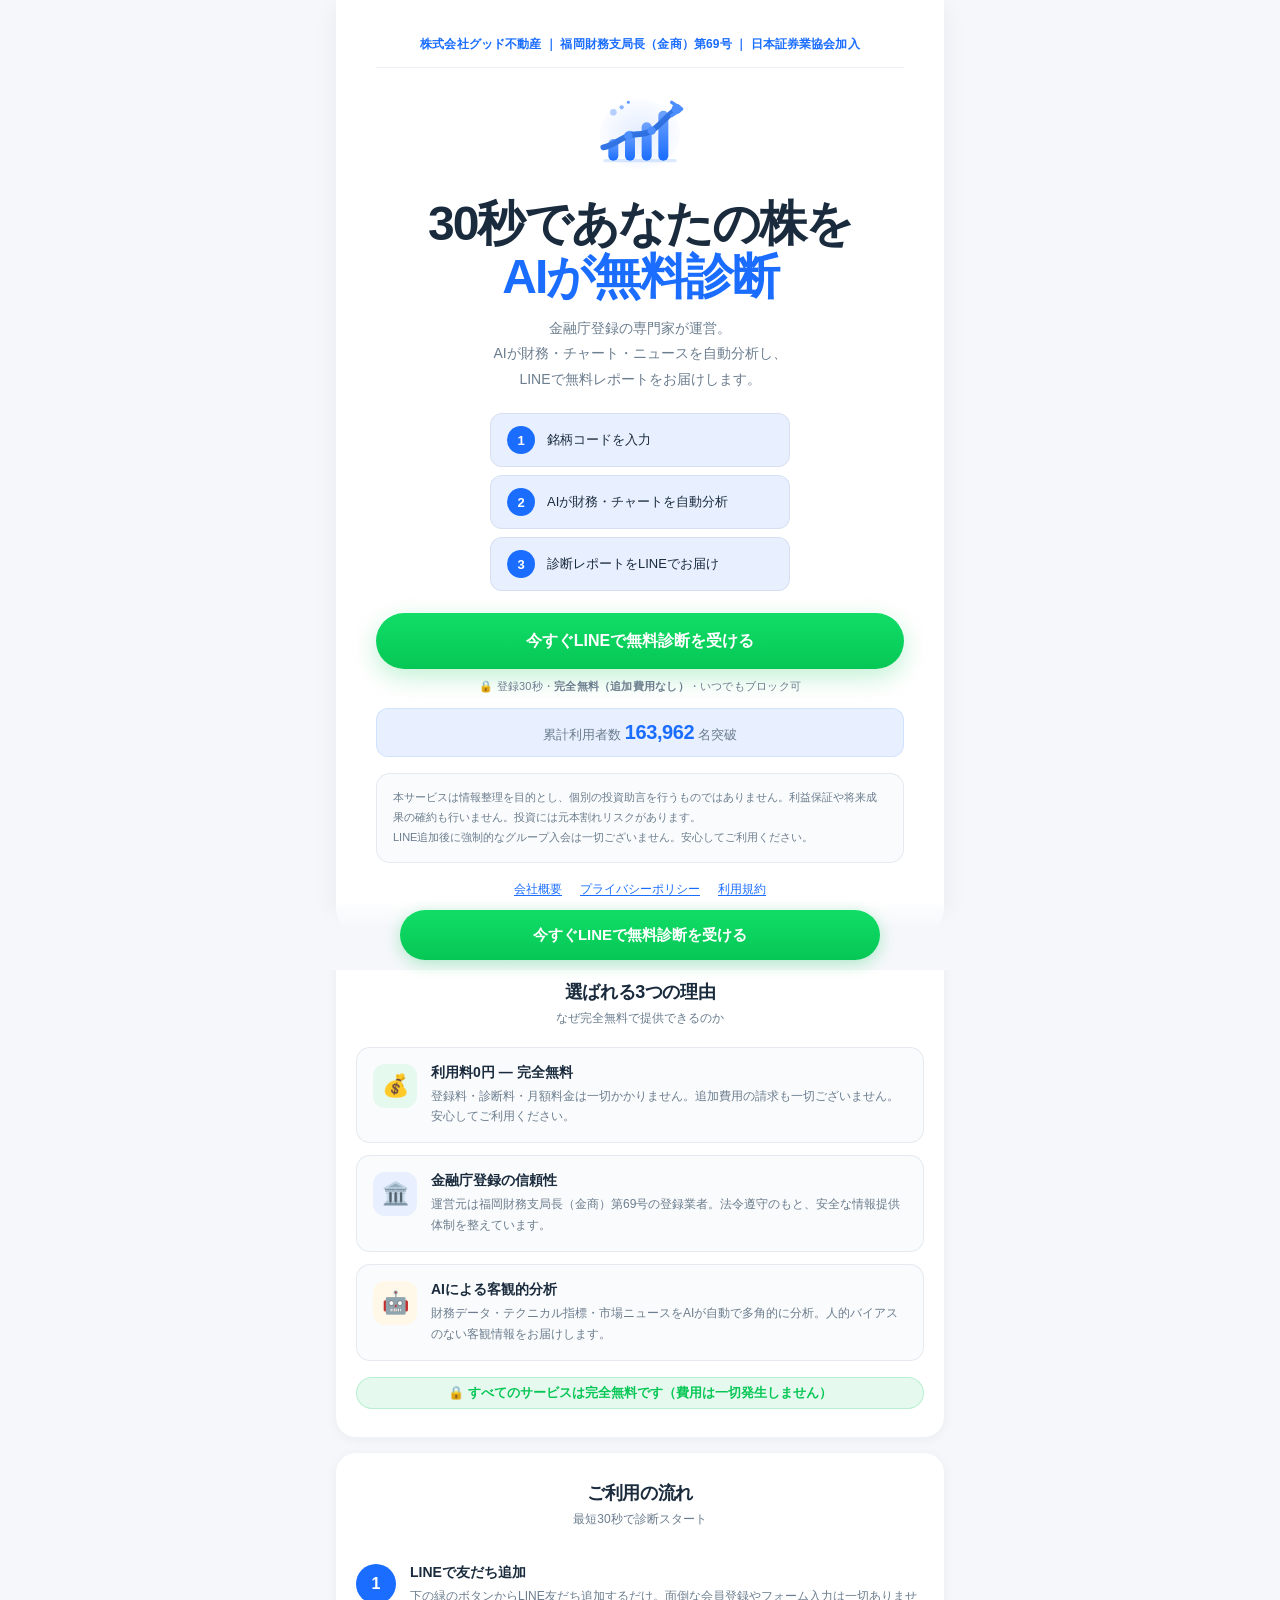
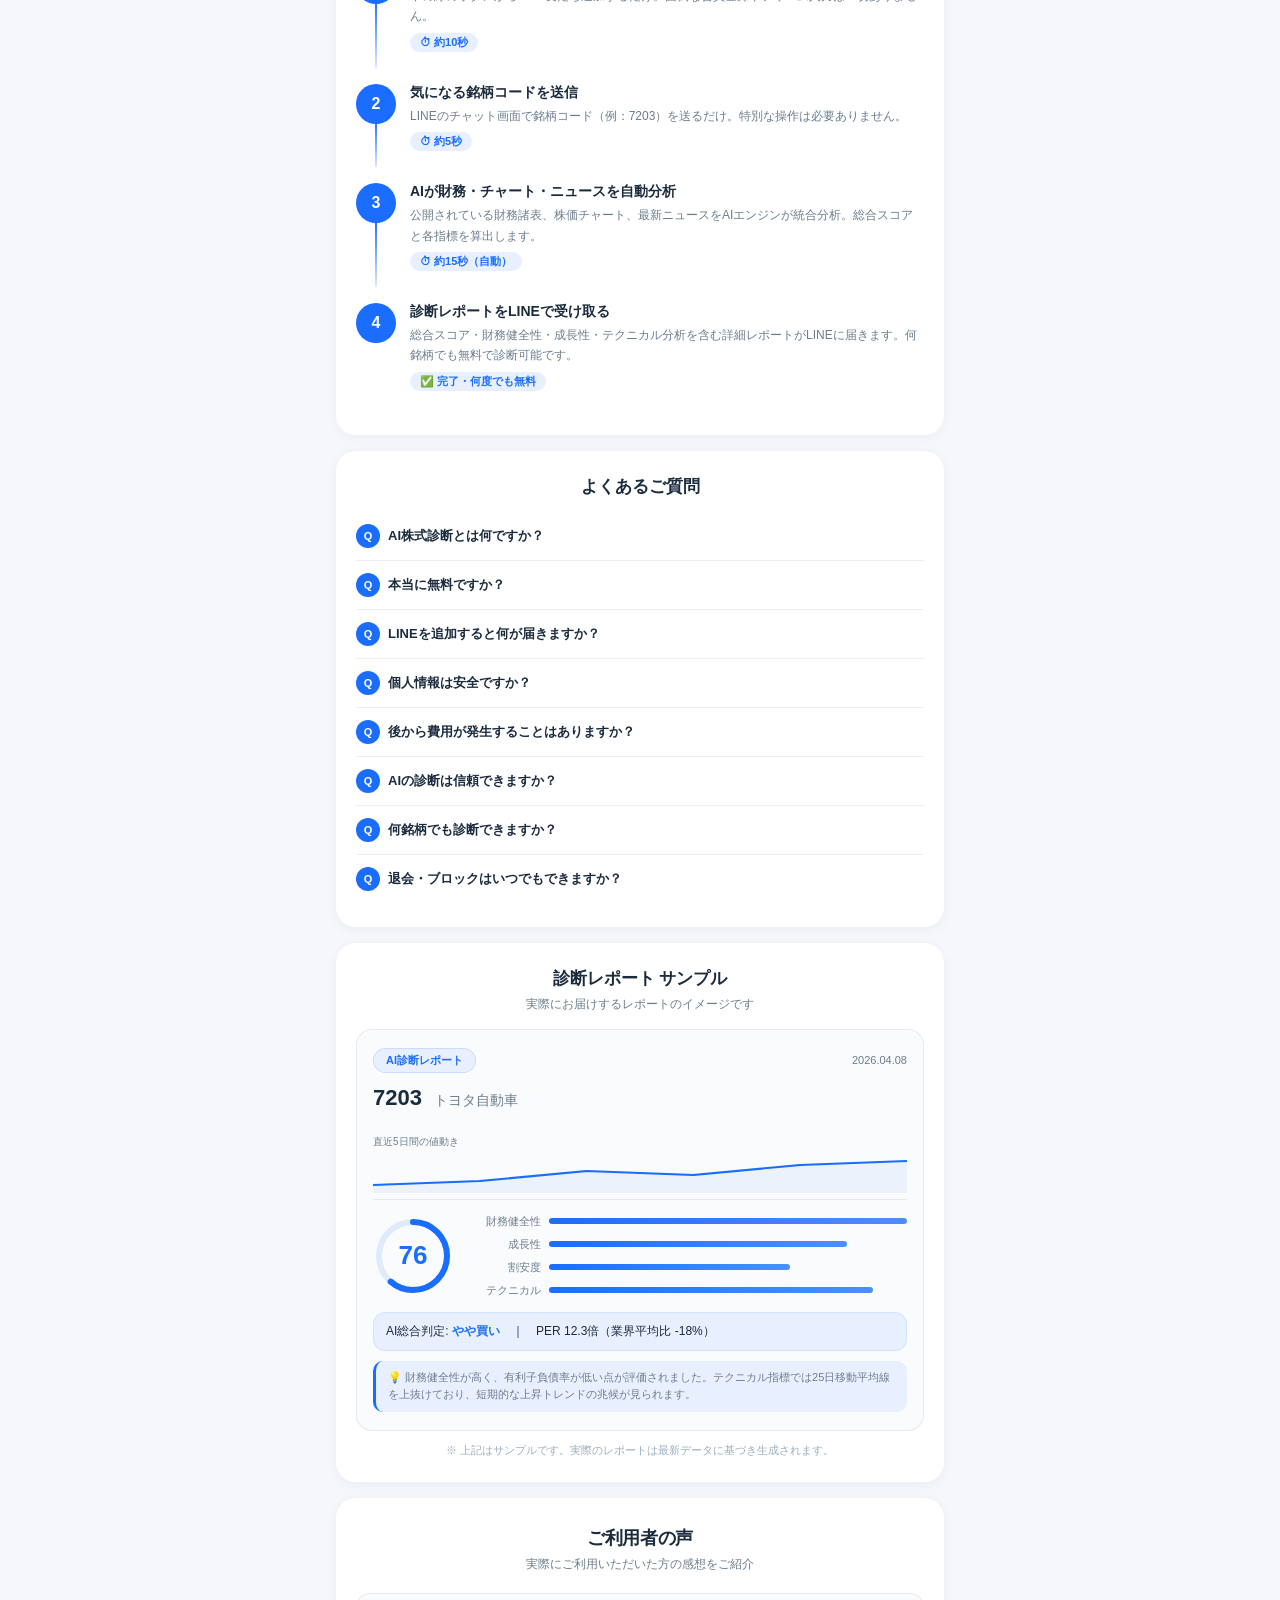
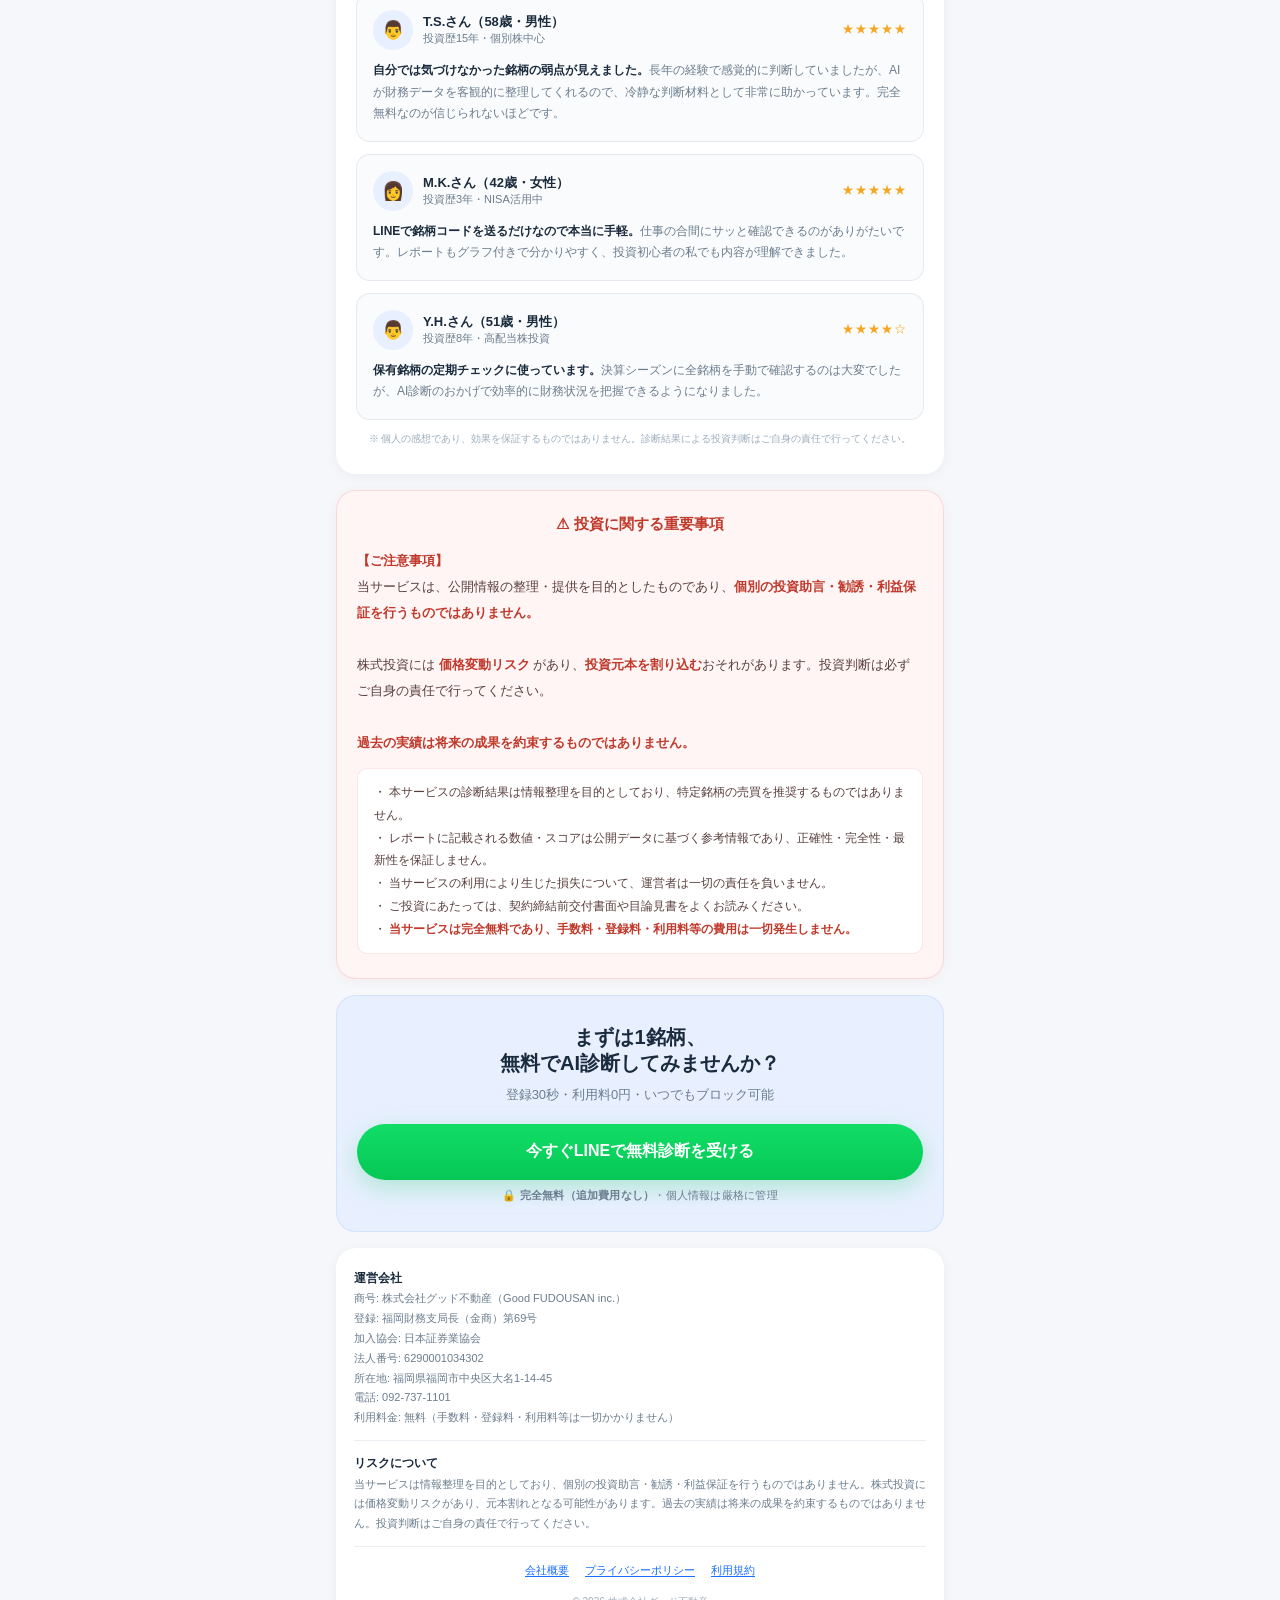
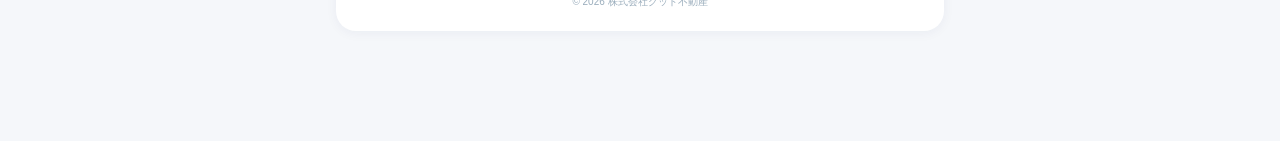
==== projects/japan-google-ads/lp/index.html @ 4c4e6a1d "feat(jp-lp): add Japan LP v2.0 — AI株式診断, compliant, free service" ====
<!DOCTYPE html>
<html lang="ja">
<head>
  <meta charset="UTF-8" />
  <meta name="viewport" content="width=device-width, initial-scale=1.0, viewport-fit=cover" />
  <title>AI株式診断 | LINE案内ページ</title>
  <meta name="version" content="v2.0" />
  <style>
    :root {
      --bg: #f5f7fa;
      --panel: #ffffff;
      --line: rgba(0, 40, 100, 0.08);
      --text: #1a2b3d;
      --muted: #6b7d8e;
      --accent: #1a6dff;
      --accent-light: #e8f0ff;
      --green: #06c755;
      --green-light: #e6f9ef;
    }

    * {
      box-sizing: border-box;
      margin: 0;
      padding: 0;
    }

    body {
      min-height: 100vh;
      font-family: "Hiragino Sans", "Yu Gothic", "Noto Sans JP", "Avenir Next", sans-serif;
      color: var(--text);
      background: var(--bg);
      overflow-x: hidden;
    }

    .page {
      position: relative;
      z-index: 1;
      width: min(100%, 520px);
      margin: 0 auto;
      padding: 0 16px 110px;
    }

    /* === Hero === */

    .hero {
      width: 100%;
      padding: 24px 20px 28px;
      border-radius: 0 0 28px 28px;
      background: var(--panel);
      box-shadow: 0 4px 24px rgba(0, 40, 100, 0.06);
      text-align: center;
    }

    .logo-card {
      width: min(100%, 120px);
      margin: 0 auto 14px;
      padding: 0;
    }

    .logo-card svg {
      display: block;
      width: 100%;
      height: auto;
    }

    h1 {
      font-size: clamp(32px, 10vw, 48px);
      line-height: 1.1;
      letter-spacing: -0.04em;
      margin-bottom: 12px;
      color: var(--text);
    }

    h1 span {
      color: var(--accent);
    }

    .lead {
      color: var(--muted);
      font-size: 14px;
      line-height: 1.85;
      margin: 0 auto 20px;
      max-width: 24em;
    }

    .line-button {
      display: inline-flex;
      align-items: center;
      justify-content: center;
      width: 100%;
      min-height: 56px;
      padding: 0 18px;
      border-radius: 999px;
      background: linear-gradient(180deg, #11dd67, var(--green));
      color: #ffffff;
      font-size: 16px;
      font-weight: 800;
      text-decoration: none;
      box-shadow: 0 8px 24px rgba(6, 199, 85, 0.25);
      margin-bottom: 10px;
      animation: ctaPulse 2.4s ease-in-out infinite;
    }

    @keyframes ctaPulse {
      0%, 100% { box-shadow: 0 8px 24px rgba(6, 199, 85, 0.25); }
      50% { box-shadow: 0 8px 36px rgba(6, 199, 85, 0.4), 0 0 0 5px rgba(6, 199, 85, 0.06); }
    }

    .cta-sub {
      font-size: 11px;
      color: var(--muted);
      text-align: center;
      margin: 0 0 14px;
      letter-spacing: 0.02em;
    }

    .sub {
      color: var(--muted);
      font-size: 12px;
      line-height: 1.8;
      margin-bottom: 16px;
    }

    .note {
      padding: 14px 16px;
      border-radius: 14px;
      border: 1px solid var(--line);
      background: #fafbfc;
      color: var(--muted);
      font-size: 11px;
      line-height: 1.8;
      text-align: left;
    }

    .info-box {
      margin-top: 12px;
      padding: 14px 16px;
      border-radius: 14px;
      border: 1px solid var(--line);
      background: #fafbfc;
      color: var(--muted);
      font-size: 11px;
      line-height: 1.8;
      text-align: left;
    }

    .info-box strong {
      color: var(--text);
    }

    .info-box a,
    .inline-link-btn {
      color: var(--accent);
      text-decoration: underline;
      text-underline-offset: 2px;
    }

    .inline-link-btn {
      appearance: none;
      border: 0;
      background: transparent;
      font: inherit;
      padding: 0;
      cursor: pointer;
    }

    .legal-links {
      display: flex;
      justify-content: center;
      gap: 18px;
      flex-wrap: wrap;
      margin-top: 14px;
    }

    .legal-links button {
      appearance: none;
      border: 0;
      background: transparent;
      color: var(--accent);
      font: inherit;
      font-size: 12px;
      text-decoration: underline;
      text-underline-offset: 2px;
      cursor: pointer;
      padding: 4px 0;
    }

    /* === Modals === */

    .modal {
      position: fixed;
      inset: 0;
      z-index: 30;
      display: none;
      align-items: flex-end;
      background: rgba(26, 43, 61, 0.4);
      backdrop-filter: blur(6px);
      padding: 0;
    }

    .modal.is-open {
      display: flex;
    }

    .modal-sheet {
      width: 100%;
      max-height: 86vh;
      overflow-y: auto;
      border-top-left-radius: 24px;
      border-top-right-radius: 24px;
      background: var(--panel);
      box-shadow: 0 -12px 40px rgba(0, 40, 100, 0.12);
      padding: 18px 16px 30px;
    }

    .modal-handle {
      width: 48px;
      height: 4px;
      border-radius: 999px;
      background: rgba(0, 0, 0, 0.1);
      margin: 0 auto 14px;
    }

    .modal-head {
      display: flex;
      align-items: flex-start;
      justify-content: space-between;
      gap: 14px;
      margin-bottom: 14px;
    }

    .modal-head h2 {
      font-size: 20px;
      line-height: 1.15;
      letter-spacing: -0.03em;
      color: var(--text);
    }

    .modal-close {
      appearance: none;
      border: 1px solid var(--line);
      background: var(--bg);
      color: var(--text);
      width: 36px;
      height: 36px;
      border-radius: 999px;
      font-size: 18px;
      line-height: 1;
      cursor: pointer;
      flex: none;
    }

    .modal-copy {
      display: grid;
      gap: 16px;
      color: var(--muted);
      font-size: 12px;
      line-height: 1.85;
    }

    .modal-copy section {
      padding: 14px 16px;
      border-radius: 14px;
      border: 1px solid var(--line);
      background: #fafbfc;
    }

    .modal-copy h3 {
      color: var(--text);
      font-size: 14px;
      margin-bottom: 8px;
    }

    .modal-copy ul {
      list-style: none;
      display: grid;
      gap: 6px;
      margin-top: 8px;
    }

    .modal-copy li::before {
      content: "•";
      color: var(--accent);
      margin-right: 8px;
    }

    @media (min-width: 768px) {
      .page {
        width: min(100% - 32px, 640px);
      }

      .hero {
        padding: 36px 40px 34px;
      }

      .lead {
        max-width: 30em;
      }

      .modal {
        align-items: center;
        justify-content: center;
        padding: 20px;
      }

      .modal-sheet {
        width: min(720px, 100%);
        max-height: 86vh;
        border-radius: 24px;
        padding: 20px 20px 28px;
      }
    }

    /* === Trust + Conversion === */

    .trust-line {
      font-size: 12px;
      font-weight: 700;
      color: var(--accent);
      text-align: center;
      padding-bottom: 14px;
      margin-bottom: 16px;
      border-bottom: 1px solid var(--line);
      letter-spacing: 0.01em;
    }

    .diagnosis-visual {
      display: flex;
      flex-direction: column;
      gap: 8px;
      margin: 0 auto 22px;
      max-width: 300px;
    }

    .diagnosis-step {
      display: flex;
      align-items: center;
      gap: 12px;
      padding: 12px 16px;
      border-radius: 12px;
      border: 1px solid var(--line);
      background: var(--accent-light);
      font-size: 13px;
      color: var(--text);
      text-align: left;
    }

    .step-num {
      flex: none;
      width: 28px;
      height: 28px;
      border-radius: 50%;
      background: var(--accent);
      color: #ffffff;
      font-size: 13px;
      font-weight: 800;
      display: flex;
      align-items: center;
      justify-content: center;
    }

    .social-proof {
      font-size: 13px;
      color: var(--muted);
      text-align: center;
      margin-bottom: 16px;
      padding: 12px 16px;
      border-radius: 12px;
      background: var(--accent-light);
      border: 1px solid rgba(26, 109, 255, 0.1);
    }

    .social-proof strong {
      color: var(--accent);
      font-size: 20px;
      font-weight: 800;
      letter-spacing: -0.02em;
    }

    /* === FAQ === */

    .faq-section {
      margin-top: 16px;
      padding: 24px 20px;
      border-radius: 20px;
      background: var(--panel);
      box-shadow: 0 2px 12px rgba(0, 40, 100, 0.05);
    }

    .faq-section h2 {
      font-size: 17px;
      text-align: center;
      margin-bottom: 14px;
      color: var(--text);
    }

    .faq-section details {
      border-bottom: 1px solid var(--line);
      padding: 12px 0;
    }

    .faq-section details:last-of-type {
      border-bottom: none;
    }

    .faq-section summary {
      font-size: 13px;
      font-weight: 600;
      color: var(--text);
      cursor: pointer;
      list-style: none;
      display: flex;
      align-items: center;
      gap: 8px;
    }

    .faq-section summary::before {
      content: "Q";
      flex: none;
      width: 24px;
      height: 24px;
      border-radius: 50%;
      background: var(--accent);
      color: #ffffff;
      font-size: 11px;
      font-weight: 800;
      display: flex;
      align-items: center;
      justify-content: center;
    }

    .faq-section details[open] summary {
      margin-bottom: 8px;
    }

    .faq-section details p {
      font-size: 12px;
      color: var(--muted);
      line-height: 1.8;
      padding-left: 32px;
    }

    /* === Compliance Footer === */

    .compliance-footer {
      margin-top: 16px;
      padding: 20px 18px;
      border-radius: 20px;
      background: var(--panel);
      box-shadow: 0 2px 12px rgba(0, 40, 100, 0.05);
      font-size: 11px;
      color: var(--muted);
      line-height: 1.8;
    }

    .compliance-footer strong {
      color: var(--text);
      font-size: 12px;
    }

    .compliance-footer .risk-warning {
      margin-top: 12px;
      padding-top: 12px;
      border-top: 1px solid var(--line);
    }

    .legal-links-footer {
      display: flex;
      justify-content: center;
      gap: 16px;
      flex-wrap: wrap;
      margin-top: 12px;
      padding-top: 12px;
      border-top: 1px solid var(--line);
    }

    .legal-links-footer button {
      appearance: none;
      border: 0;
      background: transparent;
      color: var(--accent);
      font: inherit;
      font-size: 11px;
      text-decoration: underline;
      text-underline-offset: 2px;
      cursor: pointer;
      padding: 2px 0;
    }

    .copyright {
      text-align: center;
      margin-top: 10px;
      font-size: 10px;
      color: #9aadbc;
    }

    /* === Why Free Section === */

    .why-free-section {
      margin-top: 16px;
      padding: 28px 20px;
      border-radius: 20px;
      background: var(--panel);
      box-shadow: 0 2px 12px rgba(0, 40, 100, 0.05);
    }

    .section-title {
      font-size: 18px;
      font-weight: 800;
      text-align: center;
      margin-bottom: 6px;
      color: var(--text);
      letter-spacing: -0.02em;
    }

    .section-subtitle {
      font-size: 12px;
      color: var(--muted);
      text-align: center;
      margin-bottom: 20px;
    }

    .benefit-cards {
      display: grid;
      gap: 12px;
    }

    .benefit-card {
      display: flex;
      align-items: flex-start;
      gap: 14px;
      padding: 16px;
      border-radius: 14px;
      border: 1px solid var(--line);
      background: #fafbfc;
    }

    .benefit-icon {
      flex: none;
      width: 44px;
      height: 44px;
      border-radius: 12px;
      display: flex;
      align-items: center;
      justify-content: center;
      font-size: 22px;
    }

    .benefit-icon.blue { background: var(--accent-light); }
    .benefit-icon.green { background: var(--green-light); }
    .benefit-icon.gold { background: #fff8e8; }

    .benefit-text h3 {
      font-size: 14px;
      font-weight: 700;
      color: var(--text);
      margin-bottom: 4px;
    }

    .benefit-text p {
      font-size: 12px;
      color: var(--muted);
      line-height: 1.7;
    }

    .free-badge {
      display: inline-block;
      padding: 6px 18px;
      border-radius: 999px;
      background: var(--green-light);
      border: 1px solid rgba(6, 199, 85, 0.2);
      color: var(--green);
      font-size: 13px;
      font-weight: 800;
      text-align: center;
      margin: 16px auto 0;
      width: 100%;
    }

    /* === How It Works Section === */

    .how-section {
      margin-top: 16px;
      padding: 28px 20px;
      border-radius: 20px;
      background: var(--panel);
      box-shadow: 0 2px 12px rgba(0, 40, 100, 0.05);
    }

    .flow-steps {
      display: grid;
      gap: 0;
      position: relative;
    }

    .flow-step {
      display: flex;
      align-items: flex-start;
      gap: 14px;
      padding: 16px 0;
      position: relative;
    }

    .flow-step:not(:last-child)::after {
      content: "";
      position: absolute;
      left: 19px;
      top: 52px;
      bottom: 0;
      width: 2px;
      background: linear-gradient(180deg, var(--accent), rgba(26, 109, 255, 0.15));
    }

    .flow-num {
      flex: none;
      width: 40px;
      height: 40px;
      border-radius: 50%;
      background: var(--accent);
      color: #fff;
      font-size: 16px;
      font-weight: 800;
      display: flex;
      align-items: center;
      justify-content: center;
      position: relative;
      z-index: 1;
    }

    .flow-content h3 {
      font-size: 14px;
      font-weight: 700;
      color: var(--text);
      margin-bottom: 4px;
    }

    .flow-content p {
      font-size: 12px;
      color: var(--muted);
      line-height: 1.7;
    }

    .flow-time {
      display: inline-block;
      font-size: 11px;
      font-weight: 700;
      color: var(--accent);
      background: var(--accent-light);
      padding: 2px 10px;
      border-radius: 999px;
      margin-top: 6px;
    }

    /* === User Voices Section === */

    .voices-section {
      margin-top: 16px;
      padding: 28px 20px;
      border-radius: 20px;
      background: var(--panel);
      box-shadow: 0 2px 12px rgba(0, 40, 100, 0.05);
    }

    .voice-cards {
      display: grid;
      gap: 12px;
    }

    .voice-card {
      padding: 16px;
      border-radius: 14px;
      border: 1px solid var(--line);
      background: #fafbfc;
    }

    .voice-header {
      display: flex;
      align-items: center;
      gap: 10px;
      margin-bottom: 10px;
    }

    .voice-avatar {
      flex: none;
      width: 40px;
      height: 40px;
      border-radius: 50%;
      background: var(--accent-light);
      display: flex;
      align-items: center;
      justify-content: center;
      font-size: 18px;
    }

    .voice-meta {
      flex: 1;
    }

    .voice-name {
      font-size: 13px;
      font-weight: 700;
      color: var(--text);
    }

    .voice-tag {
      font-size: 11px;
      color: var(--muted);
    }

    .voice-stars {
      font-size: 12px;
      color: #f5a623;
      letter-spacing: 1px;
    }

    .voice-body {
      font-size: 12px;
      color: var(--muted);
      line-height: 1.8;
    }

    .voice-body strong {
      color: var(--text);
    }

    .voice-note {
      font-size: 10px;
      color: #9aadbc;
      text-align: center;
      margin-top: 12px;
    }

    /* === Risk Disclaimer Section === */

    .risk-section {
      margin-top: 16px;
      padding: 24px 20px;
      border-radius: 20px;
      background: #fff5f5;
      border: 1px solid rgba(220, 53, 69, 0.15);
      box-shadow: 0 2px 12px rgba(220, 53, 69, 0.06);
    }

    .risk-section h2 {
      font-size: 15px;
      font-weight: 800;
      color: #c0392b;
      text-align: center;
      margin-bottom: 14px;
    }

    .risk-section .risk-text {
      font-size: 13px;
      color: #5a3e3e;
      line-height: 2;
    }

    .risk-section .risk-text strong {
      color: #c0392b;
    }

    .risk-highlight {
      display: block;
      margin-top: 12px;
      padding: 12px 16px;
      border-radius: 10px;
      background: #fff;
      border: 1px solid rgba(220, 53, 69, 0.12);
      font-size: 12px;
      color: #5a3e3e;
      line-height: 1.9;
    }

    /* === Bottom CTA Section === */

    .bottom-cta-section {
      margin-top: 16px;
      padding: 28px 20px;
      border-radius: 20px;
      background: var(--accent-light);
      border: 1px solid rgba(26, 109, 255, 0.1);
      text-align: center;
    }

    .bottom-cta-section h2 {
      font-size: 20px;
      font-weight: 800;
      color: var(--text);
      margin-bottom: 8px;
      line-height: 1.3;
    }

    .bottom-cta-section .bottom-lead {
      font-size: 13px;
      color: var(--muted);
      margin-bottom: 18px;
      line-height: 1.7;
    }

    .bottom-cta-section .line-button {
      margin-bottom: 8px;
    }

    .bottom-cta-section .cta-sub {
      margin-bottom: 0;
    }

    /* === Sticky CTA === */

    .sticky-cta {
      position: fixed;
      bottom: 0;
      left: 0;
      right: 0;
      z-index: 20;
      padding: 10px 16px calc(10px + env(safe-area-inset-bottom));
      background: linear-gradient(0deg, rgba(245, 247, 250, 0.98) 60%, rgba(245, 247, 250, 0) 100%);
      transform: translateY(100%);
      transition: transform 0.3s ease;
      pointer-events: none;
    }

    .sticky-cta.is-visible {
      transform: translateY(0);
      pointer-events: auto;
    }

    .sticky-cta .sticky-line-button {
      display: flex;
      align-items: center;
      justify-content: center;
      width: 100%;
      max-width: 480px;
      margin: 0 auto;
      min-height: 50px;
      border-radius: 999px;
      background: linear-gradient(180deg, #11dd67, var(--green));
      color: #ffffff;
      font-size: 15px;
      font-weight: 800;
      text-decoration: none;
      box-shadow: 0 4px 16px rgba(6, 199, 85, 0.3);
    }

    /* === Report Mockup === */

    .report-sample {
      margin-top: 16px;
      padding: 24px 20px;
      border-radius: 20px;
      background: var(--panel);
      box-shadow: 0 2px 12px rgba(0, 40, 100, 0.05);
      text-align: center;
    }

    .report-sample h2 {
      font-size: 17px;
      margin-bottom: 6px;
      color: var(--text);
    }

    .report-desc {
      font-size: 12px;
      color: var(--muted);
      margin-bottom: 16px;
    }

    .mock-report {
      border-radius: 16px;
      border: 1px solid var(--line);
      background: #fafbfc;
      padding: 18px 16px;
      text-align: left;
    }

    .mock-header {
      display: flex;
      justify-content: space-between;
      align-items: center;
      margin-bottom: 12px;
    }

    .mock-label {
      font-size: 11px;
      font-weight: 700;
      color: var(--accent);
      padding: 4px 12px;
      border-radius: 999px;
      background: var(--accent-light);
      border: 1px solid rgba(26, 109, 255, 0.15);
    }

    .mock-date {
      font-size: 11px;
      color: var(--muted);
    }

    .mock-ticker {
      margin-bottom: 14px;
    }

    .mock-code {
      font-size: 22px;
      font-weight: 800;
      color: var(--text);
      margin-right: 8px;
    }

    .mock-name {
      font-size: 14px;
      color: var(--muted);
    }

    .mock-score-row {
      display: flex;
      align-items: center;
      gap: 16px;
      margin-bottom: 14px;
    }

    .mock-score-circle {
      position: relative;
      flex: none;
      width: 80px;
      height: 80px;
    }

    .mock-ring {
      width: 100%;
      height: 100%;
    }

    .mock-score-num {
      position: absolute;
      inset: 0;
      display: flex;
      align-items: center;
      justify-content: center;
      font-size: 26px;
      font-weight: 800;
      color: var(--accent);
    }

    .mock-score-detail {
      flex: 1;
      display: grid;
      gap: 8px;
    }

    .mock-meter {
      display: flex;
      align-items: center;
      gap: 8px;
    }

    .mock-meter-label {
      flex: none;
      width: 72px;
      font-size: 11px;
      color: var(--muted);
      text-align: right;
    }

    .mock-meter-bar {
      display: block;
      height: 6px;
      border-radius: 3px;
      background: linear-gradient(90deg, var(--accent), #4d8eff);
    }

    .mock-spark {
      margin-bottom: 14px;
      padding: 10px 0 6px;
      border-bottom: 1px solid var(--line);
    }

    .mock-spark-label {
      font-size: 10px;
      color: var(--muted);
      margin-bottom: 4px;
    }

    .mock-spark svg {
      display: block;
      width: 100%;
      height: 40px;
    }

    .mock-comment {
      font-size: 11px;
      color: var(--muted);
      line-height: 1.6;
      padding: 8px 12px;
      margin-top: 10px;
      border-radius: 10px;
      background: var(--accent-light);
      border-left: 3px solid var(--accent);
    }

    .mock-summary {
      font-size: 12px;
      color: var(--text);
      padding: 10px 12px;
      border-radius: 12px;
      background: var(--accent-light);
      border: 1px solid rgba(26, 109, 255, 0.1);
    }

    .mock-summary strong {
      color: var(--accent);
    }

    .report-note {
      font-size: 11px;
      color: #9aadbc;
      margin-top: 12px;
    }
  </style>
</head>
<body>
  <div class="page">
    <section class="hero">
      <div class="trust-line">
        株式会社グッド不動産 ｜ 福岡財務支局長（金商）第69号 ｜ 日本証券業協会加入
      </div>
      <div class="logo-card" aria-label="Good FUDOUSAN inc ロゴ">
        <svg viewBox="0 0 144 120" xmlns="http://www.w3.org/2000/svg" role="img" aria-hidden="true">
          <defs>
            <linearGradient id="logoStroke" x1="0" y1="0" x2="1" y2="1">
              <stop offset="0%" stop-color="#4d8eff"/>
              <stop offset="100%" stop-color="#1a5ccc"/>
            </linearGradient>
            <linearGradient id="logoBars" x1="0" y1="0" x2="0" y2="1">
              <stop offset="0%" stop-color="#6fa3ff"/>
              <stop offset="100%" stop-color="#1a6dff"/>
            </linearGradient>
            <radialGradient id="logoGlow" cx="50%" cy="50%" r="60%">
              <stop offset="0%" stop-color="rgba(26,109,255,0.12)"/>
              <stop offset="100%" stop-color="rgba(26,109,255,0)"/>
            </radialGradient>
          </defs>
          <g fill="none" fill-rule="evenodd">
            <ellipse cx="72" cy="60" rx="48" ry="42" fill="url(#logoGlow)"/>
            <path d="M30 92H114" stroke="rgba(26,109,255,0.15)" stroke-width="4" stroke-linecap="round"/>
            <rect x="34" y="66" width="12" height="26" rx="6" fill="url(#logoBars)"/>
            <rect x="54" y="56" width="12" height="36" rx="6" fill="url(#logoBars)"/>
            <rect x="74" y="46" width="12" height="46" rx="6" fill="url(#logoBars)"/>
            <rect x="94" y="32" width="12" height="60" rx="6" fill="url(#logoBars)"/>
            <path d="M28 76C40 74 47 66 58 62C67 59 76 62 86 56C96 50 104 38 116 30" stroke="url(#logoStroke)" stroke-width="7" stroke-linecap="round" stroke-linejoin="round"/>
            <circle cx="58" cy="62" r="5" fill="#4d8eff"/>
            <circle cx="86" cy="56" r="5" fill="#4d8eff"/>
            <circle cx="116" cy="30" r="6" fill="#4d8eff"/>
            <path d="M110 22L122 30L110 38" stroke="#4d8eff" stroke-width="4" stroke-linecap="round" stroke-linejoin="round"/>
            <circle cx="40" cy="34" r="4" fill="rgba(26,109,255,0.3)"/>
            <circle cx="50" cy="28" r="2.5" fill="rgba(26,109,255,0.5)"/>
            <circle cx="58" cy="22" r="1.8" fill="rgba(26,109,255,0.7)"/>
          </g>
        </svg>
      </div>
      <h1>30秒であなたの株を<br /><span>AIが無料診断</span></h1>
      <p class="lead">
        金融庁登録の専門家が運営。<br />
        AIが財務・チャート・ニュースを自動分析し、<br />
        LINEで無料レポートをお届けします。
      </p>
      <div class="diagnosis-visual">
        <div class="diagnosis-step"><span class="step-num">1</span><span>銘柄コードを入力</span></div>
        <div class="diagnosis-step"><span class="step-num">2</span><span>AIが財務・チャートを自動分析</span></div>
        <div class="diagnosis-step"><span class="step-num">3</span><span>診断レポートをLINEでお届け</span></div>
      </div>
      <a class="line-button" id="line-cta" href="https://line.me/R/ti/p/@yourlineid" target="_blank" rel="noopener noreferrer">
        今すぐLINEで無料診断を受ける
      </a>
      <p class="cta-sub">🔒 登録30秒・<strong>完全無料（追加費用なし）</strong>・いつでもブロック可</p>
      <div class="social-proof">累計利用者数 <strong>163,962</strong> 名突破</div>
      <div class="note">
        本サービスは情報整理を目的とし、個別の投資助言を行うものではありません。利益保証や将来成果の確約も行いません。投資には元本割れリスクがあります。<br />
        LINE追加後に強制的なグループ入会は一切ございません。安心してご利用ください。
      </div>
      <div class="legal-links">
        <button type="button" data-modal-open="about-modal">会社概要</button>
        <button type="button" data-modal-open="privacy-modal">プライバシーポリシー</button>
        <button type="button" data-modal-open="terms-modal">利用規約</button>
      </div>
    </section>

    <!-- === 3 Benefits: Why Free === -->
    <section class="why-free-section">
      <h2 class="section-title">選ばれる3つの理由</h2>
      <p class="section-subtitle">なぜ完全無料で提供できるのか</p>
      <div class="benefit-cards">
        <div class="benefit-card">
          <div class="benefit-icon green">💰</div>
          <div class="benefit-text">
            <h3>利用料0円 — 完全無料</h3>
            <p>登録料・診断料・月額料金は一切かかりません。追加費用の請求も一切ございません。安心してご利用ください。</p>
          </div>
        </div>
        <div class="benefit-card">
          <div class="benefit-icon blue">🏛️</div>
          <div class="benefit-text">
            <h3>金融庁登録の信頼性</h3>
            <p>運営元は福岡財務支局長（金商）第69号の登録業者。法令遵守のもと、安全な情報提供体制を整えています。</p>
          </div>
        </div>
        <div class="benefit-card">
          <div class="benefit-icon gold">🤖</div>
          <div class="benefit-text">
            <h3>AIによる客観的分析</h3>
            <p>財務データ・テクニカル指標・市場ニュースをAIが自動で多角的に分析。人的バイアスのない客観情報をお届けします。</p>
          </div>
        </div>
      </div>
      <div class="free-badge">🔒 すべてのサービスは完全無料です（費用は一切発生しません）</div>
    </section>

    <!-- === How It Works (Detailed) === -->
    <section class="how-section">
      <h2 class="section-title">ご利用の流れ</h2>
      <p class="section-subtitle">最短30秒で診断スタート</p>
      <div class="flow-steps">
        <div class="flow-step">
          <div class="flow-num">1</div>
          <div class="flow-content">
            <h3>LINEで友だち追加</h3>
            <p>下の緑のボタンからLINE友だち追加するだけ。面倒な会員登録やフォーム入力は一切ありません。</p>
            <span class="flow-time">⏱ 約10秒</span>
          </div>
        </div>
        <div class="flow-step">
          <div class="flow-num">2</div>
          <div class="flow-content">
            <h3>気になる銘柄コードを送信</h3>
            <p>LINEのチャット画面で銘柄コード（例：7203）を送るだけ。特別な操作は必要ありません。</p>
            <span class="flow-time">⏱ 約5秒</span>
          </div>
        </div>
        <div class="flow-step">
          <div class="flow-num">3</div>
          <div class="flow-content">
            <h3>AIが財務・チャート・ニュースを自動分析</h3>
            <p>公開されている財務諸表、株価チャート、最新ニュースをAIエンジンが統合分析。総合スコアと各指標を算出します。</p>
            <span class="flow-time">⏱ 約15秒（自動）</span>
          </div>
        </div>
        <div class="flow-step">
          <div class="flow-num">4</div>
          <div class="flow-content">
            <h3>診断レポートをLINEで受け取る</h3>
            <p>総合スコア・財務健全性・成長性・テクニカル分析を含む詳細レポートがLINEに届きます。何銘柄でも無料で診断可能です。</p>
            <span class="flow-time">✅ 完了・何度でも無料</span>
          </div>
        </div>
      </div>
    </section>

    <section class="faq-section">
      <h2>よくあるご質問</h2>
      <details>
        <summary>AI株式診断とは何ですか？</summary>
        <p>公開されている財務データ・株価チャート・市場ニュースをAIが自動で整理し、銘柄ごとの診断レポートを作成するサービスです。</p>
      </details>
      <details>
        <summary>本当に無料ですか？</summary>
        <p>はい。当サービスは<strong>完全無料（利用料0円）</strong>でご利用いただけます。後から費用を請求するようなことや、高額な有料サービスへの誘導は一切ございませんので、安心してご利用ください。</p>
      </details>
      <details>
        <summary>LINEを追加すると何が届きますか？</summary>
        <p>ご指定の銘柄に対するAI診断結果と、市場動向の要点をまとめたレポートをお届けします。</p>
      </details>
      <details>
        <summary>個人情報は安全ですか？</summary>
        <p>お預かりした情報は厳格に管理し、第三者への提供は法令に基づく場合を除き一切行いません。</p>
      </details>
      <details>
        <summary>後から費用が発生することはありますか？</summary>
        <p>一切ございません。当サービスは登録料・診断料・月額料金すべて無料です。後から請求が届くこともありません。完全無料でご利用いただけます。</p>
      </details>
      <details>
        <summary>AIの診断は信頼できますか？</summary>
        <p>公開されている財務諸表・株価データ・市場ニュースをもとに分析しています。ただし、診断結果は情報整理を目的としたものであり、投資判断はご自身の責任で行ってください。</p>
      </details>
      <details>
        <summary>何銘柄でも診断できますか？</summary>
        <p>はい。日本の上場銘柄であれば何銘柄でも無料で診断可能です。回数制限もございません。</p>
      </details>
      <details>
        <summary>退会・ブロックはいつでもできますか？</summary>
        <p>はい。LINEのブロック機能でいつでも配信停止できます。解約手数料やペナルティは一切ありません。</p>
      </details>
    </section>

    <section class="report-sample">
      <h2>診断レポート サンプル</h2>
      <p class="report-desc">実際にお届けするレポートのイメージです</p>
      <div class="mock-report">
        <div class="mock-header">
          <span class="mock-label">AI診断レポート</span>
          <span class="mock-date">2026.04.08</span>
        </div>
        <div class="mock-ticker">
          <span class="mock-code">7203</span>
          <span class="mock-name">トヨタ自動車</span>
        </div>
        <div class="mock-spark">
          <div class="mock-spark-label">直近5日間の値動き</div>
          <svg viewBox="0 0 200 40" preserveAspectRatio="none" xmlns="http://www.w3.org/2000/svg">
            <polyline points="0,32 40,28 80,18 120,22 160,12 200,8" fill="none" stroke="var(--accent)" stroke-width="2" stroke-linecap="round" stroke-linejoin="round"/>
            <polyline points="0,32 40,28 80,18 120,22 160,12 200,8 200,40 0,40" fill="rgba(26,109,255,0.06)" stroke="none"/>
          </svg>
        </div>
        <div class="mock-score-row">
          <div class="mock-score-circle">
            <svg viewBox="0 0 80 80" class="mock-ring">
              <circle cx="40" cy="40" r="34" stroke="rgba(26,109,255,0.12)" stroke-width="6" fill="none"/>
              <circle cx="40" cy="40" r="34" stroke="var(--accent)" stroke-width="6" fill="none"
                stroke-dasharray="171" stroke-dashoffset="40" stroke-linecap="round"
                transform="rotate(-90 40 40)"/>
            </svg>
            <span class="mock-score-num">76</span>
          </div>
          <div class="mock-score-detail">
            <div class="mock-meter"><span class="mock-meter-label">財務健全性</span><span class="mock-meter-bar" style="width:82%"></span></div>
            <div class="mock-meter"><span class="mock-meter-label">成長性</span><span class="mock-meter-bar" style="width:68%"></span></div>
            <div class="mock-meter"><span class="mock-meter-label">割安度</span><span class="mock-meter-bar" style="width:55%"></span></div>
            <div class="mock-meter"><span class="mock-meter-label">テクニカル</span><span class="mock-meter-bar" style="width:74%"></span></div>
          </div>
        </div>
        <div class="mock-summary">
          AI総合判定: <strong>やや買い</strong>　｜　PER 12.3倍（業界平均比 -18%）
        </div>
        <div class="mock-comment">
          💡 財務健全性が高く、有利子負債率が低い点が評価されました。テクニカル指標では25日移動平均線を上抜けており、短期的な上昇トレンドの兆候が見られます。
        </div>
      </div>
      <p class="report-note">※ 上記はサンプルです。実際のレポートは最新データに基づき生成されます。</p>
    </section>

    <!-- === User Voices === -->
    <section class="voices-section">
      <h2 class="section-title">ご利用者の声</h2>
      <p class="section-subtitle">実際にご利用いただいた方の感想をご紹介</p>
      <div class="voice-cards">
        <div class="voice-card">
          <div class="voice-header">
            <div class="voice-avatar">👨</div>
            <div class="voice-meta">
              <div class="voice-name">T.S.さん（58歳・男性）</div>
              <div class="voice-tag">投資歴15年・個別株中心</div>
            </div>
            <div class="voice-stars">★★★★★</div>
          </div>
          <div class="voice-body">
            <strong>自分では気づけなかった銘柄の弱点が見えました。</strong>長年の経験で感覚的に判断していましたが、AIが財務データを客観的に整理してくれるので、冷静な判断材料として非常に助かっています。完全無料なのが信じられないほどです。
          </div>
        </div>
        <div class="voice-card">
          <div class="voice-header">
            <div class="voice-avatar">👩</div>
            <div class="voice-meta">
              <div class="voice-name">M.K.さん（42歳・女性）</div>
              <div class="voice-tag">投資歴3年・NISA活用中</div>
            </div>
            <div class="voice-stars">★★★★★</div>
          </div>
          <div class="voice-body">
            <strong>LINEで銘柄コードを送るだけなので本当に手軽。</strong>仕事の合間にサッと確認できるのがありがたいです。レポートもグラフ付きで分かりやすく、投資初心者の私でも内容が理解できました。
          </div>
        </div>
        <div class="voice-card">
          <div class="voice-header">
            <div class="voice-avatar">👨</div>
            <div class="voice-meta">
              <div class="voice-name">Y.H.さん（51歳・男性）</div>
              <div class="voice-tag">投資歴8年・高配当株投資</div>
            </div>
            <div class="voice-stars">★★★★☆</div>
          </div>
          <div class="voice-body">
            <strong>保有銘柄の定期チェックに使っています。</strong>決算シーズンに全銘柄を手動で確認するのは大変でしたが、AI診断のおかげで効率的に財務状況を把握できるようになりました。
          </div>
        </div>
      </div>
      <p class="voice-note">※ 個人の感想であり、効果を保証するものではありません。診断結果による投資判断はご自身の責任で行ってください。</p>
    </section>

    <!-- === Risk Disclaimer (Prominent) === -->
    <section class="risk-section">
      <h2>⚠ 投資に関する重要事項</h2>
      <div class="risk-text">
        <strong>【ご注意事項】</strong><br />
        当サービスは、公開情報の整理・提供を目的としたものであり、<strong>個別の投資助言・勧誘・利益保証を行うものではありません。</strong><br /><br />
        株式投資には <strong>価格変動リスク</strong> があり、<strong>投資元本を割り込む</strong>おそれがあります。投資判断は必ずご自身の責任で行ってください。<br /><br />
        <strong>過去の実績は将来の成果を約束するものではありません。</strong>
        <span class="risk-highlight">
          ・ 本サービスの診断結果は情報整理を目的としており、特定銘柄の売買を推奨するものではありません。<br />
          ・ レポートに記載される数値・スコアは公開データに基づく参考情報であり、正確性・完全性・最新性を保証しません。<br />
          ・ 当サービスの利用により生じた損失について、運営者は一切の責任を負いません。<br />
          ・ ご投資にあたっては、契約締結前交付書面や目論見書をよくお読みください。<br />
          ・ <strong>当サービスは完全無料であり、手数料・登録料・利用料等の費用は一切発生しません。</strong>
        </span>
      </div>
    </section>

    <!-- === Bottom CTA === -->
    <section class="bottom-cta-section">
      <h2>まずは1銘柄、<br />無料でAI診断してみませんか？</h2>
      <p class="bottom-lead">登録30秒・利用料0円・いつでもブロック可能</p>
      <a class="line-button" id="bottom-line-cta" href="https://line.me/R/ti/p/@yourlineid" target="_blank" rel="noopener noreferrer">
        今すぐLINEで無料診断を受ける
      </a>
      <p class="cta-sub">🔒 <strong>完全無料（追加費用なし）</strong>・個人情報は厳格に管理</p>
    </section>

    <section class="compliance-footer">
      <div class="company-info">
        <strong>運営会社</strong><br />
        商号: 株式会社グッド不動産（Good FUDOUSAN inc.）<br />
        登録: 福岡財務支局長（金商）第69号<br />
        加入協会: 日本証券業協会<br />
        法人番号: 6290001034302<br />
        所在地: 福岡県福岡市中央区大名1-14-45<br />
        電話: 092-737-1101<br />
        利用料金: 無料（手数料・登録料・利用料等は一切かかりません）
      </div>
      <div class="risk-warning">
        <strong>リスクについて</strong><br />
        当サービスは情報整理を目的としており、個別の投資助言・勧誘・利益保証を行うものではありません。株式投資には価格変動リスクがあり、元本割れとなる可能性があります。過去の実績は将来の成果を約束するものではありません。投資判断はご自身の責任で行ってください。
      </div>
      <div class="legal-links-footer">
        <button type="button" data-modal-open="about-modal">会社概要</button>
        <button type="button" data-modal-open="privacy-modal">プライバシーポリシー</button>
        <button type="button" data-modal-open="terms-modal">利用規約</button>
      </div>
      <p class="copyright">© 2026 株式会社グッド不動産</p>
    </section>
  </div>

  <div class="sticky-cta" id="sticky-cta">
    <a class="sticky-line-button" id="sticky-line-cta" href="https://line.me/R/ti/p/@yourlineid" target="_blank" rel="noopener noreferrer">
      今すぐLINEで無料診断を受ける
    </a>
  </div>

  <div class="modal" id="about-modal" aria-hidden="true">
    <div class="modal-sheet" role="dialog" aria-modal="true" aria-labelledby="about-title">
      <div class="modal-handle" aria-hidden="true"></div>
      <div class="modal-head">
        <h2 id="about-title">会社概要</h2>
        <button class="modal-close" type="button" data-modal-close="about-modal" aria-label="閉じる">×</button>
      </div>
      <div class="modal-copy">
        <section>
          <h3>運営情報</h3>
          会社名: 株式会社グッド不動産<br />
          英文名: Good FUDOUSAN inc.<br />
          登録番号: 福岡財務支局長（金商）第69号<br />
          加入協会: 日本証券業協会<br />
          法人番号: 6290001034302<br />
          所在地: 福岡県福岡市中央区大名1-14-45（1-14-45, Daimyo, Chuo-ku, Fukuoka-shi, Fukuoka）<br />
          電話番号: 092-737-1101<br />
          利用料金: 無料（手数料・登録料・利用料等は一切かかりません）
        </section>
      </div>
    </div>
  </div>

  <div class="modal" id="privacy-modal" aria-hidden="true">
    <div class="modal-sheet" role="dialog" aria-modal="true" aria-labelledby="privacy-title">
      <div class="modal-handle" aria-hidden="true"></div>
      <div class="modal-head">
        <h2 id="privacy-title">プライバシーポリシー</h2>
        <button class="modal-close" type="button" data-modal-close="privacy-modal" aria-label="閉じる">×</button>
      </div>
      <div class="modal-copy">
        <section>
          <h3>1. 取得する情報</h3>
          当サービスは、お問い合わせや LINE でのご相談時に、氏名、連絡先、相談内容などの情報を取得する場合があります。
        </section>
        <section>
          <h3>2. 利用目的</h3>
          取得した情報は、サービス案内、問い合わせ対応、本人確認、品質改善、重要なお知らせの配信のために利用します。
        </section>
        <section>
          <h3>3. 第三者提供</h3>
          法令に基づく場合を除き、本人の同意なく第三者に個人情報を提供しません。
        </section>
        <section>
          <h3>4. 外部サービス</h3>
          LINE など外部サービスへ移動する場合、移動先での情報取り扱いは各サービスの規約・方針に従います。
        </section>
        <section>
          <h3>5. 開示・訂正・削除</h3>
          本人からの請求があった場合、合理的な範囲で保有情報の開示、訂正、削除に対応します。
        </section>
        <section>
          <h3>6. お問い合わせ窓口</h3>
          会社名: 株式会社グッド不動産<br />
          英文名: Good FUDOUSAN inc.<br />
          登録番号: 福岡財務支局長（金商）第69号<br />
          法人番号: 6290001034302<br />
          所在地: 福岡県福岡市中央区大名1-14-45（1-14-45, Daimyo, Chuo-ku, Fukuoka-shi, Fukuoka）<br />
          電話番号: 092-737-1101
        </section>
      </div>
    </div>
  </div>

  <div class="modal" id="terms-modal" aria-hidden="true">
    <div class="modal-sheet" role="dialog" aria-modal="true" aria-labelledby="terms-title">
      <div class="modal-handle" aria-hidden="true"></div>
      <div class="modal-head">
        <h2 id="terms-title">利用規約</h2>
        <button class="modal-close" type="button" data-modal-close="terms-modal" aria-label="閉じる">×</button>
      </div>
      <div class="modal-copy">
        <section>
          <h3>1. サービスの性質</h3>
          本サービスは、日本株に関する公開情報や市場情報の整理を支援するものであり、個別の投資助言、勧誘、利益保証を目的とするものではありません。
        </section>
        <section>
          <h3>2. 自己判断の原則</h3>
          利用者は、自らの判断と責任で情報を利用するものとし、最終的な投資判断は必ず本人が行うものとします。
        </section>
        <section>
          <h3>3. 免責</h3>
          当サービスは情報の正確性、完全性、最新性、有用性を保証しません。市場変動等により損失が発生した場合でも、当サービスは責任を負いません。
        </section>
        <section>
          <h3>4. 禁止事項</h3>
          以下の行為を禁止します。
          <ul>
            <li>法令、公序良俗に反する行為</li>
            <li>虚偽情報の送信</li>
            <li>サービスの運営妨害</li>
            <li>第三者の権利侵害</li>
          </ul>
        </section>
        <section>
          <h3>5. 利用料金について</h3>
          当ページで提供される「AI株式診断」およびLINEによる情報配信・相談サービスは、すべて完全に無料で提供されます。<br />
          後からの追加費用、登録料、会費等の請求は一切発生いたしません。安心してご利用ください。
        </section>
      </div>
    </div>
  </div>

  <script src="./citemet-config.js"></script>
  <script>
    const STORAGE_KEY = "citemet_config_override_v1";
    const LINE_ROTATION_KEY = "citemet_line_rotation_index_v1";
    const deepMergeConfig = (base, override) => ({
      ...base,
      ...override,
      event_map: {
        ...(base.event_map || {}),
        ...((override && override.event_map) || {})
      }
    });

    const loadPublishedConfig = () => {
      const base = window.CITEMET_CONFIG || {};

      try {
        const raw = window.localStorage.getItem(STORAGE_KEY);
        if (!raw) return base;
        return deepMergeConfig(base, JSON.parse(raw));
      } catch (error) {
        return base;
      }
    };

    const runtimeConfig = loadPublishedConfig();
    const lineCta = document.getElementById("line-cta");
    const assignLineFromServer = async () => {
      const endpoint = runtimeConfig.line_allocator_endpoint || "./line-assign.php";
      const response = await fetch(endpoint, {
        method: "GET",
        cache: "no-store",
        headers: {
          "Accept": "application/json"
        }
      });

      if (!response.ok) {
        throw new Error("assign_failed");
      }

      const result = await response.json();
      if (!result.ok || !result.url) {
        throw new Error(result.error || "assign_failed");
      }

      return result.url;
    };

    const getLinePool = () => {
      const pool = Array.isArray(runtimeConfig.line_redirect_pool)
        ? runtimeConfig.line_redirect_pool.map((item) => String(item || "").trim()).filter(Boolean)
        : [];

      if (pool.length > 0) return pool;
      if (runtimeConfig.line_redirect_url) return [runtimeConfig.line_redirect_url];
      return [];
    };

    const pickNextLineUrl = () => {
      const pool = getLinePool();
      if (pool.length === 0) return "";
      if (pool.length === 1) return pool[0];

      let nextIndex = 0;
      try {
        const raw = window.localStorage.getItem(LINE_ROTATION_KEY);
        const current = raw ? Number(raw) : 0;
        nextIndex = Number.isFinite(current) ? current : 0;
        window.localStorage.setItem(LINE_ROTATION_KEY, String((nextIndex + 1) % pool.length));
      } catch (error) {
        nextIndex = 0;
      }
      return pool[nextIndex % pool.length];
    };

    if (lineCta && runtimeConfig.line_redirect_url) {
      lineCta.href = getLinePool()[0] || runtimeConfig.line_redirect_url;
      lineCta.dataset.trackingProfile = runtimeConfig.tracking_profile || "";
      lineCta.dataset.channel = runtimeConfig.channel || "line";
      lineCta.dataset.configVersion = runtimeConfig.version || "";
    }

    const stickyLineCta = document.getElementById("sticky-line-cta");
    if (stickyLineCta && runtimeConfig.line_redirect_url) {
      stickyLineCta.href = getLinePool()[0] || runtimeConfig.line_redirect_url;
    }

    window.CITEMET_RUNTIME = {
      config: runtimeConfig,
      getLinePollingConfig() {
        return {
          enabled: Boolean(runtimeConfig.line_polling_enabled),
          interval: runtimeConfig.line_polling_interval || 30,
          endpoint: runtimeConfig.line_polling_endpoint || "",
          lead_id_key: runtimeConfig.lead_id_key || "lead_id",
          click_id_key: runtimeConfig.click_id_key || "gclid",
          session_key: runtimeConfig.session_key || "session_id"
        };
      },
      trackLineClick(extra = {}) {
        const eventName =
          (runtimeConfig.event_map && runtimeConfig.event_map.cta_contact_click) ||
          "cta_contact_click";

        const payload = {
          event: eventName,
          channel: runtimeConfig.channel || "line",
          tracking_profile: runtimeConfig.tracking_profile || "",
          ads_conversion_id: runtimeConfig.ads_conversion_id || "",
          ads_conversion_label: runtimeConfig.ads_conversion_label || "",
          ...extra
        };

        window.dataLayer = window.dataLayer || [];
        window.dataLayer.push(payload);

        if (typeof window.gtag === "function") {
          window.gtag("event", eventName, payload);
        }

        return payload;
      }
    };

    if (lineCta) {
      lineCta.addEventListener("click", async (event) => {
        event.preventDefault();

        try {
          const assignedUrl = await assignLineFromServer();
          window.CITEMET_RUNTIME.trackLineClick({ line_target: assignedUrl, assign_mode: "server_round_robin" });
          window.open(assignedUrl, "_blank", "noopener");
        } catch (error) {
          let nextUrl = pickNextLineUrl();
          if (!nextUrl) nextUrl = event.target.closest("a").href || "https://line.me/R/ti/p/@yourlineid";
          window.CITEMET_RUNTIME.trackLineClick({ line_target: nextUrl, assign_mode: "hardcoded_fallback" });
          window.open(nextUrl, "_blank", "noopener");
        }
      });
    }

    if (stickyLineCta) {
      stickyLineCta.addEventListener("click", async (event) => {
        event.preventDefault();
        try {
          const assignedUrl = await assignLineFromServer();
          window.CITEMET_RUNTIME.trackLineClick({ line_target: assignedUrl, assign_mode: "server_round_robin" });
          window.open(assignedUrl, "_blank", "noopener");
        } catch (error) {
          let nextUrl = pickNextLineUrl();
          if (!nextUrl) nextUrl = event.target.closest("a").href || "https://line.me/R/ti/p/@yourlineid";
          window.CITEMET_RUNTIME.trackLineClick({ line_target: nextUrl, assign_mode: "hardcoded_fallback" });
          window.open(nextUrl, "_blank", "noopener");
        }
      });
    }

    const bottomLineCta = document.getElementById("bottom-line-cta");
    if (bottomLineCta) {
      bottomLineCta.addEventListener("click", async (event) => {
        event.preventDefault();
        try {
          const assignedUrl = await assignLineFromServer();
          window.CITEMET_RUNTIME.trackLineClick({ line_target: assignedUrl, assign_mode: "server_round_robin" });
          window.open(assignedUrl, "_blank", "noopener");
        } catch (error) {
          let nextUrl = pickNextLineUrl();
          if (!nextUrl) nextUrl = event.target.closest("a").href || "https://line.me/R/ti/p/@yourlineid";
          window.CITEMET_RUNTIME.trackLineClick({ line_target: nextUrl, assign_mode: "hardcoded_fallback" });
          window.open(nextUrl, "_blank", "noopener");
        }
      });

      if (runtimeConfig.line_redirect_url) {
        bottomLineCta.href = getLinePool()[0] || runtimeConfig.line_redirect_url;
      }
    }

    const stickyCta = document.getElementById("sticky-cta");
    if (stickyCta && lineCta) {
      const observer = new IntersectionObserver((entries) => {
        entries.forEach((entry) => {
          stickyCta.classList.toggle("is-visible", !entry.isIntersecting);
        });
      }, { threshold: 0 });
      observer.observe(lineCta);
    }

    const openButtons = document.querySelectorAll("[data-modal-open]");
    const closeButtons = document.querySelectorAll("[data-modal-close]");
    const modals = document.querySelectorAll(".modal");

    const closeModal = (modal) => {
      modal.classList.remove("is-open");
      modal.setAttribute("aria-hidden", "true");
      document.body.style.overflow = "";
    };

    const openModal = (modal) => {
      modal.classList.add("is-open");
      modal.setAttribute("aria-hidden", "false");
      document.body.style.overflow = "hidden";
    };

    openButtons.forEach((button) => {
      button.addEventListener("click", () => {
        const modal = document.getElementById(button.dataset.modalOpen);
        if (modal) openModal(modal);
      });
    });

    closeButtons.forEach((button) => {
      button.addEventListener("click", () => {
        const modal = document.getElementById(button.dataset.modalClose);
        if (modal) closeModal(modal);
      });
    });

    modals.forEach((modal) => {
      modal.addEventListener("click", (event) => {
        if (event.target === modal) closeModal(modal);
      });
    });

    document.addEventListener("keydown", (event) => {
      if (event.key === "Escape") {
        modals.forEach((modal) => closeModal(modal));
      }
    });
  </script>
</body>
</html>
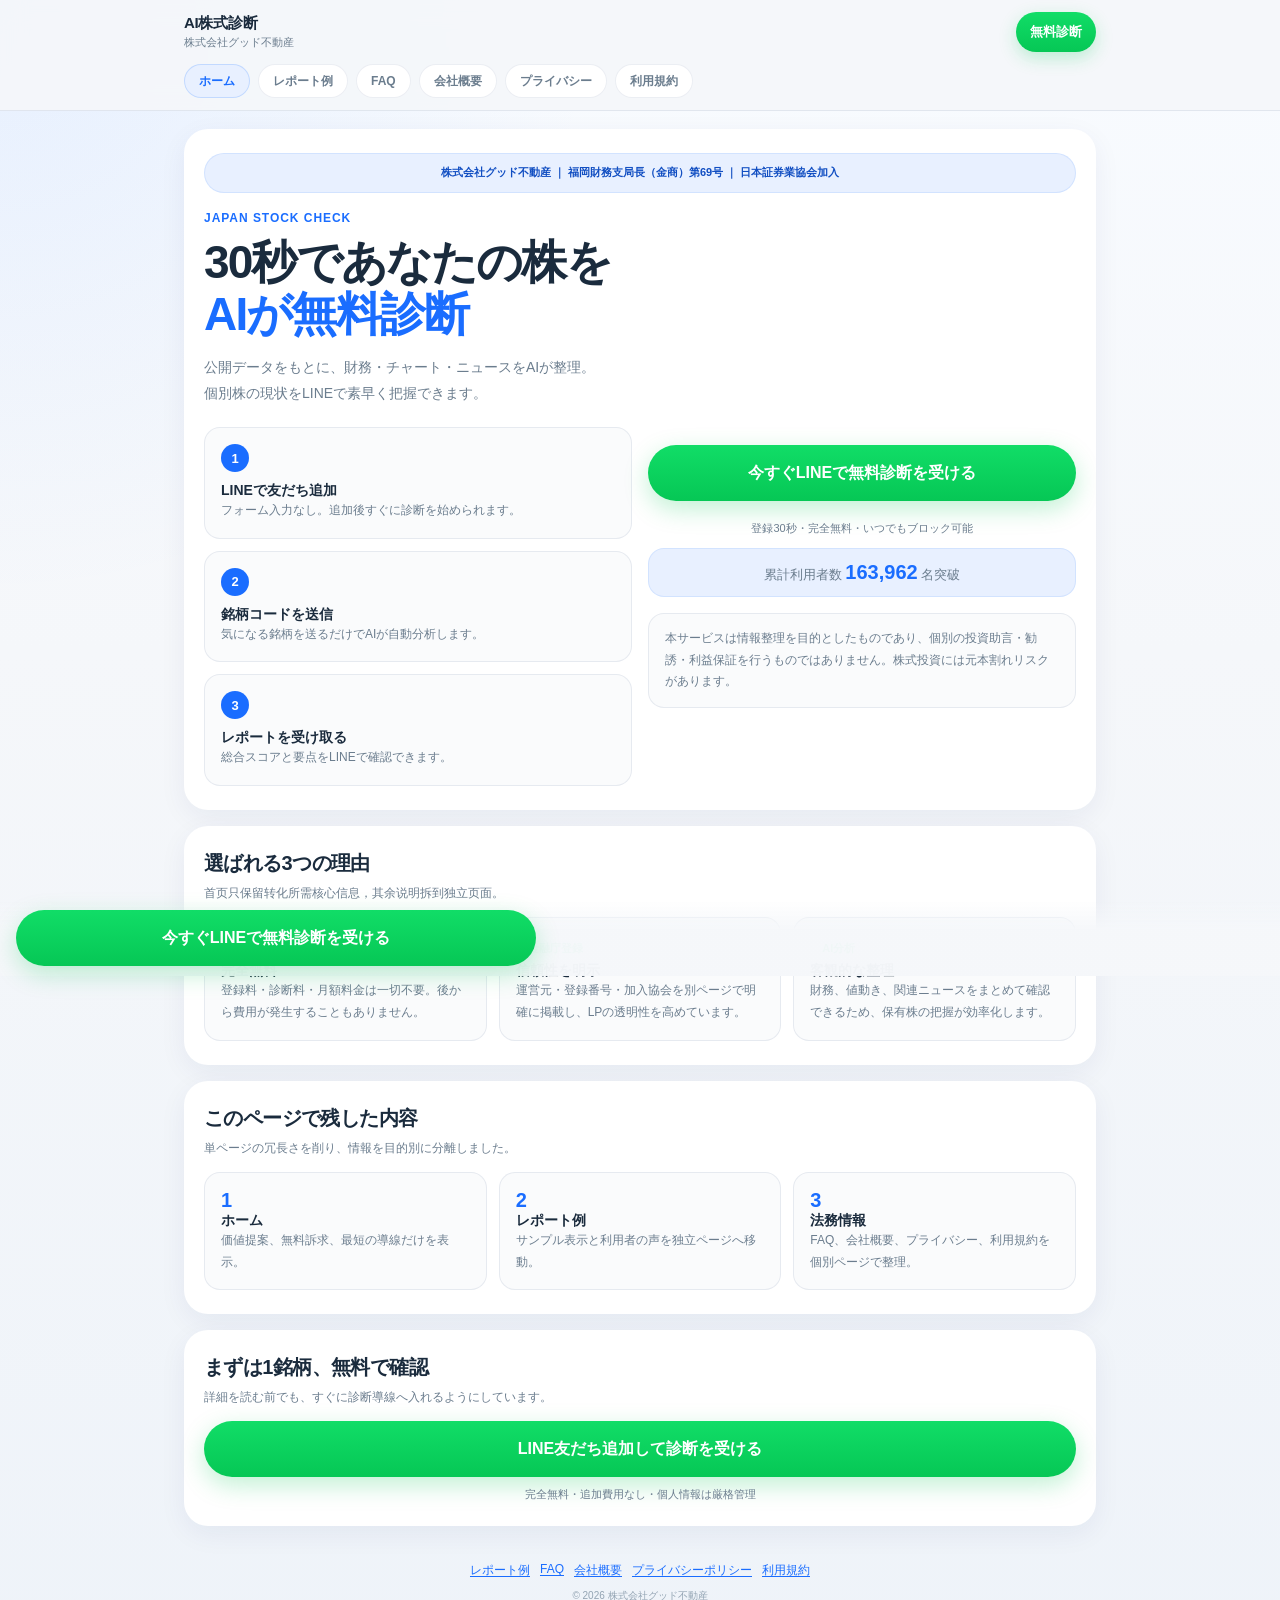
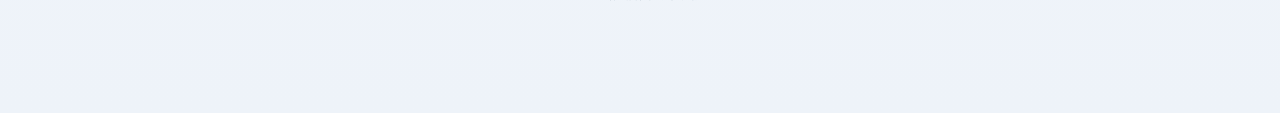
==== commit 9b6de298: "feat(jp-lp): split single-page LP into multi-page site with shared assets" ====
--- a/projects/japan-google-ads/lp/index.html
+++ b/projects/japan-google-ads/lp/index.html
@@ -3,1678 +3,149 @@
 <head>
   <meta charset="UTF-8" />
   <meta name="viewport" content="width=device-width, initial-scale=1.0, viewport-fit=cover" />
-  <title>AI株式診断 | LINE案内ページ</title>
-  <meta name="version" content="v2.0" />
-  <style>
-    :root {
-      --bg: #f5f7fa;
-      --panel: #ffffff;
-      --line: rgba(0, 40, 100, 0.08);
-      --text: #1a2b3d;
-      --muted: #6b7d8e;
-      --accent: #1a6dff;
-      --accent-light: #e8f0ff;
-      --green: #06c755;
-      --green-light: #e6f9ef;
-    }
-
-    * {
-      box-sizing: border-box;
-      margin: 0;
-      padding: 0;
-    }
-
-    body {
-      min-height: 100vh;
-      font-family: "Hiragino Sans", "Yu Gothic", "Noto Sans JP", "Avenir Next", sans-serif;
-      color: var(--text);
-      background: var(--bg);
-      overflow-x: hidden;
-    }
-
-    .page {
-      position: relative;
-      z-index: 1;
-      width: min(100%, 520px);
-      margin: 0 auto;
-      padding: 0 16px 110px;
-    }
-
-    /* === Hero === */
-
-    .hero {
-      width: 100%;
-      padding: 24px 20px 28px;
-      border-radius: 0 0 28px 28px;
-      background: var(--panel);
-      box-shadow: 0 4px 24px rgba(0, 40, 100, 0.06);
-      text-align: center;
-    }
-
-    .logo-card {
-      width: min(100%, 120px);
-      margin: 0 auto 14px;
-      padding: 0;
-    }
-
-    .logo-card svg {
-      display: block;
-      width: 100%;
-      height: auto;
-    }
-
-    h1 {
-      font-size: clamp(32px, 10vw, 48px);
-      line-height: 1.1;
-      letter-spacing: -0.04em;
-      margin-bottom: 12px;
-      color: var(--text);
-    }
-
-    h1 span {
-      color: var(--accent);
-    }
-
-    .lead {
-      color: var(--muted);
-      font-size: 14px;
-      line-height: 1.85;
-      margin: 0 auto 20px;
-      max-width: 24em;
-    }
-
-    .line-button {
-      display: inline-flex;
-      align-items: center;
-      justify-content: center;
-      width: 100%;
-      min-height: 56px;
-      padding: 0 18px;
-      border-radius: 999px;
-      background: linear-gradient(180deg, #11dd67, var(--green));
-      color: #ffffff;
-      font-size: 16px;
-      font-weight: 800;
-      text-decoration: none;
-      box-shadow: 0 8px 24px rgba(6, 199, 85, 0.25);
-      margin-bottom: 10px;
-      animation: ctaPulse 2.4s ease-in-out infinite;
-    }
-
-    @keyframes ctaPulse {
-      0%, 100% { box-shadow: 0 8px 24px rgba(6, 199, 85, 0.25); }
-      50% { box-shadow: 0 8px 36px rgba(6, 199, 85, 0.4), 0 0 0 5px rgba(6, 199, 85, 0.06); }
-    }
-
-    .cta-sub {
-      font-size: 11px;
-      color: var(--muted);
-      text-align: center;
-      margin: 0 0 14px;
-      letter-spacing: 0.02em;
-    }
-
-    .sub {
-      color: var(--muted);
-      font-size: 12px;
-      line-height: 1.8;
-      margin-bottom: 16px;
-    }
-
-    .note {
-      padding: 14px 16px;
-      border-radius: 14px;
-      border: 1px solid var(--line);
-      background: #fafbfc;
-      color: var(--muted);
-      font-size: 11px;
-      line-height: 1.8;
-      text-align: left;
-    }
-
-    .info-box {
-      margin-top: 12px;
-      padding: 14px 16px;
-      border-radius: 14px;
-      border: 1px solid var(--line);
-      background: #fafbfc;
-      color: var(--muted);
-      font-size: 11px;
-      line-height: 1.8;
-      text-align: left;
-    }
-
-    .info-box strong {
-      color: var(--text);
-    }
-
-    .info-box a,
-    .inline-link-btn {
-      color: var(--accent);
-      text-decoration: underline;
-      text-underline-offset: 2px;
-    }
-
-    .inline-link-btn {
-      appearance: none;
-      border: 0;
-      background: transparent;
-      font: inherit;
-      padding: 0;
-      cursor: pointer;
-    }
-
-    .legal-links {
-      display: flex;
-      justify-content: center;
-      gap: 18px;
-      flex-wrap: wrap;
-      margin-top: 14px;
-    }
-
-    .legal-links button {
-      appearance: none;
-      border: 0;
-      background: transparent;
-      color: var(--accent);
-      font: inherit;
-      font-size: 12px;
-      text-decoration: underline;
-      text-underline-offset: 2px;
-      cursor: pointer;
-      padding: 4px 0;
-    }
-
-    /* === Modals === */
-
-    .modal {
-      position: fixed;
-      inset: 0;
-      z-index: 30;
-      display: none;
-      align-items: flex-end;
-      background: rgba(26, 43, 61, 0.4);
-      backdrop-filter: blur(6px);
-      padding: 0;
-    }
-
-    .modal.is-open {
-      display: flex;
-    }
-
-    .modal-sheet {
-      width: 100%;
-      max-height: 86vh;
-      overflow-y: auto;
-      border-top-left-radius: 24px;
-      border-top-right-radius: 24px;
-      background: var(--panel);
-      box-shadow: 0 -12px 40px rgba(0, 40, 100, 0.12);
-      padding: 18px 16px 30px;
-    }
-
-    .modal-handle {
-      width: 48px;
-      height: 4px;
-      border-radius: 999px;
-      background: rgba(0, 0, 0, 0.1);
-      margin: 0 auto 14px;
-    }
-
-    .modal-head {
-      display: flex;
-      align-items: flex-start;
-      justify-content: space-between;
-      gap: 14px;
-      margin-bottom: 14px;
-    }
-
-    .modal-head h2 {
-      font-size: 20px;
-      line-height: 1.15;
-      letter-spacing: -0.03em;
-      color: var(--text);
-    }
-
-    .modal-close {
-      appearance: none;
-      border: 1px solid var(--line);
-      background: var(--bg);
-      color: var(--text);
-      width: 36px;
-      height: 36px;
-      border-radius: 999px;
-      font-size: 18px;
-      line-height: 1;
-      cursor: pointer;
-      flex: none;
-    }
-
-    .modal-copy {
-      display: grid;
-      gap: 16px;
-      color: var(--muted);
-      font-size: 12px;
-      line-height: 1.85;
-    }
-
-    .modal-copy section {
-      padding: 14px 16px;
-      border-radius: 14px;
-      border: 1px solid var(--line);
-      background: #fafbfc;
-    }
-
-    .modal-copy h3 {
-      color: var(--text);
-      font-size: 14px;
-      margin-bottom: 8px;
-    }
-
-    .modal-copy ul {
-      list-style: none;
-      display: grid;
-      gap: 6px;
-      margin-top: 8px;
-    }
-
-    .modal-copy li::before {
-      content: "•";
-      color: var(--accent);
-      margin-right: 8px;
-    }
-
-    @media (min-width: 768px) {
-      .page {
-        width: min(100% - 32px, 640px);
-      }
-
-      .hero {
-        padding: 36px 40px 34px;
-      }
-
-      .lead {
-        max-width: 30em;
-      }
-
-      .modal {
-        align-items: center;
-        justify-content: center;
-        padding: 20px;
-      }
-
-      .modal-sheet {
-        width: min(720px, 100%);
-        max-height: 86vh;
-        border-radius: 24px;
-        padding: 20px 20px 28px;
-      }
-    }
-
-    /* === Trust + Conversion === */
-
-    .trust-line {
-      font-size: 12px;
-      font-weight: 700;
-      color: var(--accent);
-      text-align: center;
-      padding-bottom: 14px;
-      margin-bottom: 16px;
-      border-bottom: 1px solid var(--line);
-      letter-spacing: 0.01em;
-    }
-
-    .diagnosis-visual {
-      display: flex;
-      flex-direction: column;
-      gap: 8px;
-      margin: 0 auto 22px;
-      max-width: 300px;
-    }
-
-    .diagnosis-step {
-      display: flex;
-      align-items: center;
-      gap: 12px;
-      padding: 12px 16px;
-      border-radius: 12px;
-      border: 1px solid var(--line);
-      background: var(--accent-light);
-      font-size: 13px;
-      color: var(--text);
-      text-align: left;
-    }
-
-    .step-num {
-      flex: none;
-      width: 28px;
-      height: 28px;
-      border-radius: 50%;
-      background: var(--accent);
-      color: #ffffff;
-      font-size: 13px;
-      font-weight: 800;
-      display: flex;
-      align-items: center;
-      justify-content: center;
-    }
-
-    .social-proof {
-      font-size: 13px;
-      color: var(--muted);
-      text-align: center;
-      margin-bottom: 16px;
-      padding: 12px 16px;
-      border-radius: 12px;
-      background: var(--accent-light);
-      border: 1px solid rgba(26, 109, 255, 0.1);
-    }
-
-    .social-proof strong {
-      color: var(--accent);
-      font-size: 20px;
-      font-weight: 800;
-      letter-spacing: -0.02em;
-    }
-
-    /* === FAQ === */
-
-    .faq-section {
-      margin-top: 16px;
-      padding: 24px 20px;
-      border-radius: 20px;
-      background: var(--panel);
-      box-shadow: 0 2px 12px rgba(0, 40, 100, 0.05);
-    }
-
-    .faq-section h2 {
-      font-size: 17px;
-      text-align: center;
-      margin-bottom: 14px;
-      color: var(--text);
-    }
-
-    .faq-section details {
-      border-bottom: 1px solid var(--line);
-      padding: 12px 0;
-    }
-
-    .faq-section details:last-of-type {
-      border-bottom: none;
-    }
-
-    .faq-section summary {
-      font-size: 13px;
-      font-weight: 600;
-      color: var(--text);
-      cursor: pointer;
-      list-style: none;
-      display: flex;
-      align-items: center;
-      gap: 8px;
-    }
-
-    .faq-section summary::before {
-      content: "Q";
-      flex: none;
-      width: 24px;
-      height: 24px;
-      border-radius: 50%;
-      background: var(--accent);
-      color: #ffffff;
-      font-size: 11px;
-      font-weight: 800;
-      display: flex;
-      align-items: center;
-      justify-content: center;
-    }
-
-    .faq-section details[open] summary {
-      margin-bottom: 8px;
-    }
-
-    .faq-section details p {
-      font-size: 12px;
-      color: var(--muted);
-      line-height: 1.8;
-      padding-left: 32px;
-    }
-
-    /* === Compliance Footer === */
-
-    .compliance-footer {
-      margin-top: 16px;
-      padding: 20px 18px;
-      border-radius: 20px;
-      background: var(--panel);
-      box-shadow: 0 2px 12px rgba(0, 40, 100, 0.05);
-      font-size: 11px;
-      color: var(--muted);
-      line-height: 1.8;
-    }
-
-    .compliance-footer strong {
-      color: var(--text);
-      font-size: 12px;
-    }
-
-    .compliance-footer .risk-warning {
-      margin-top: 12px;
-      padding-top: 12px;
-      border-top: 1px solid var(--line);
-    }
-
-    .legal-links-footer {
-      display: flex;
-      justify-content: center;
-      gap: 16px;
-      flex-wrap: wrap;
-      margin-top: 12px;
-      padding-top: 12px;
-      border-top: 1px solid var(--line);
-    }
-
-    .legal-links-footer button {
-      appearance: none;
-      border: 0;
-      background: transparent;
-      color: var(--accent);
-      font: inherit;
-      font-size: 11px;
-      text-decoration: underline;
-      text-underline-offset: 2px;
-      cursor: pointer;
-      padding: 2px 0;
-    }
-
-    .copyright {
-      text-align: center;
-      margin-top: 10px;
-      font-size: 10px;
-      color: #9aadbc;
-    }
-
-    /* === Why Free Section === */
-
-    .why-free-section {
-      margin-top: 16px;
-      padding: 28px 20px;
-      border-radius: 20px;
-      background: var(--panel);
-      box-shadow: 0 2px 12px rgba(0, 40, 100, 0.05);
-    }
-
-    .section-title {
-      font-size: 18px;
-      font-weight: 800;
-      text-align: center;
-      margin-bottom: 6px;
-      color: var(--text);
-      letter-spacing: -0.02em;
-    }
-
-    .section-subtitle {
-      font-size: 12px;
-      color: var(--muted);
-      text-align: center;
-      margin-bottom: 20px;
-    }
-
-    .benefit-cards {
-      display: grid;
-      gap: 12px;
-    }
-
-    .benefit-card {
-      display: flex;
-      align-items: flex-start;
-      gap: 14px;
-      padding: 16px;
-      border-radius: 14px;
-      border: 1px solid var(--line);
-      background: #fafbfc;
-    }
-
-    .benefit-icon {
-      flex: none;
-      width: 44px;
-      height: 44px;
-      border-radius: 12px;
-      display: flex;
-      align-items: center;
-      justify-content: center;
-      font-size: 22px;
-    }
-
-    .benefit-icon.blue { background: var(--accent-light); }
-    .benefit-icon.green { background: var(--green-light); }
-    .benefit-icon.gold { background: #fff8e8; }
-
-    .benefit-text h3 {
-      font-size: 14px;
-      font-weight: 700;
-      color: var(--text);
-      margin-bottom: 4px;
-    }
-
-    .benefit-text p {
-      font-size: 12px;
-      color: var(--muted);
-      line-height: 1.7;
-    }
-
-    .free-badge {
-      display: inline-block;
-      padding: 6px 18px;
-      border-radius: 999px;
-      background: var(--green-light);
-      border: 1px solid rgba(6, 199, 85, 0.2);
-      color: var(--green);
-      font-size: 13px;
-      font-weight: 800;
-      text-align: center;
-      margin: 16px auto 0;
-      width: 100%;
-    }
-
-    /* === How It Works Section === */
-
-    .how-section {
-      margin-top: 16px;
-      padding: 28px 20px;
-      border-radius: 20px;
-      background: var(--panel);
-      box-shadow: 0 2px 12px rgba(0, 40, 100, 0.05);
-    }
-
-    .flow-steps {
-      display: grid;
-      gap: 0;
-      position: relative;
-    }
-
-    .flow-step {
-      display: flex;
-      align-items: flex-start;
-      gap: 14px;
-      padding: 16px 0;
-      position: relative;
-    }
-
-    .flow-step:not(:last-child)::after {
-      content: "";
-      position: absolute;
-      left: 19px;
-      top: 52px;
-      bottom: 0;
-      width: 2px;
-      background: linear-gradient(180deg, var(--accent), rgba(26, 109, 255, 0.15));
-    }
-
-    .flow-num {
-      flex: none;
-      width: 40px;
-      height: 40px;
-      border-radius: 50%;
-      background: var(--accent);
-      color: #fff;
-      font-size: 16px;
-      font-weight: 800;
-      display: flex;
-      align-items: center;
-      justify-content: center;
-      position: relative;
-      z-index: 1;
-    }
-
-    .flow-content h3 {
-      font-size: 14px;
-      font-weight: 700;
-      color: var(--text);
-      margin-bottom: 4px;
-    }
-
-    .flow-content p {
-      font-size: 12px;
-      color: var(--muted);
-      line-height: 1.7;
-    }
-
-    .flow-time {
-      display: inline-block;
-      font-size: 11px;
-      font-weight: 700;
-      color: var(--accent);
-      background: var(--accent-light);
-      padding: 2px 10px;
-      border-radius: 999px;
-      margin-top: 6px;
-    }
-
-    /* === User Voices Section === */
-
-    .voices-section {
-      margin-top: 16px;
-      padding: 28px 20px;
-      border-radius: 20px;
-      background: var(--panel);
-      box-shadow: 0 2px 12px rgba(0, 40, 100, 0.05);
-    }
-
-    .voice-cards {
-      display: grid;
-      gap: 12px;
-    }
-
-    .voice-card {
-      padding: 16px;
-      border-radius: 14px;
-      border: 1px solid var(--line);
-      background: #fafbfc;
-    }
-
-    .voice-header {
-      display: flex;
-      align-items: center;
-      gap: 10px;
-      margin-bottom: 10px;
-    }
-
-    .voice-avatar {
-      flex: none;
-      width: 40px;
-      height: 40px;
-      border-radius: 50%;
-      background: var(--accent-light);
-      display: flex;
-      align-items: center;
-      justify-content: center;
-      font-size: 18px;
-    }
-
-    .voice-meta {
-      flex: 1;
-    }
-
-    .voice-name {
-      font-size: 13px;
-      font-weight: 700;
-      color: var(--text);
-    }
-
-    .voice-tag {
-      font-size: 11px;
-      color: var(--muted);
-    }
-
-    .voice-stars {
-      font-size: 12px;
-      color: #f5a623;
-      letter-spacing: 1px;
-    }
-
-    .voice-body {
-      font-size: 12px;
-      color: var(--muted);
-      line-height: 1.8;
-    }
-
-    .voice-body strong {
-      color: var(--text);
-    }
-
-    .voice-note {
-      font-size: 10px;
-      color: #9aadbc;
-      text-align: center;
-      margin-top: 12px;
-    }
-
-    /* === Risk Disclaimer Section === */
-
-    .risk-section {
-      margin-top: 16px;
-      padding: 24px 20px;
-      border-radius: 20px;
-      background: #fff5f5;
-      border: 1px solid rgba(220, 53, 69, 0.15);
-      box-shadow: 0 2px 12px rgba(220, 53, 69, 0.06);
-    }
-
-    .risk-section h2 {
-      font-size: 15px;
-      font-weight: 800;
-      color: #c0392b;
-      text-align: center;
-      margin-bottom: 14px;
-    }
-
-    .risk-section .risk-text {
-      font-size: 13px;
-      color: #5a3e3e;
-      line-height: 2;
-    }
-
-    .risk-section .risk-text strong {
-      color: #c0392b;
-    }
-
-    .risk-highlight {
-      display: block;
-      margin-top: 12px;
-      padding: 12px 16px;
-      border-radius: 10px;
-      background: #fff;
-      border: 1px solid rgba(220, 53, 69, 0.12);
-      font-size: 12px;
-      color: #5a3e3e;
-      line-height: 1.9;
-    }
-
-    /* === Bottom CTA Section === */
-
-    .bottom-cta-section {
-      margin-top: 16px;
-      padding: 28px 20px;
-      border-radius: 20px;
-      background: var(--accent-light);
-      border: 1px solid rgba(26, 109, 255, 0.1);
-      text-align: center;
-    }
-
-    .bottom-cta-section h2 {
-      font-size: 20px;
-      font-weight: 800;
-      color: var(--text);
-      margin-bottom: 8px;
-      line-height: 1.3;
-    }
-
-    .bottom-cta-section .bottom-lead {
-      font-size: 13px;
-      color: var(--muted);
-      margin-bottom: 18px;
-      line-height: 1.7;
-    }
-
-    .bottom-cta-section .line-button {
-      margin-bottom: 8px;
-    }
-
-    .bottom-cta-section .cta-sub {
-      margin-bottom: 0;
-    }
-
-    /* === Sticky CTA === */
-
-    .sticky-cta {
-      position: fixed;
-      bottom: 0;
-      left: 0;
-      right: 0;
-      z-index: 20;
-      padding: 10px 16px calc(10px + env(safe-area-inset-bottom));
-      background: linear-gradient(0deg, rgba(245, 247, 250, 0.98) 60%, rgba(245, 247, 250, 0) 100%);
-      transform: translateY(100%);
-      transition: transform 0.3s ease;
-      pointer-events: none;
-    }
-
-    .sticky-cta.is-visible {
-      transform: translateY(0);
-      pointer-events: auto;
-    }
-
-    .sticky-cta .sticky-line-button {
-      display: flex;
-      align-items: center;
-      justify-content: center;
-      width: 100%;
-      max-width: 480px;
-      margin: 0 auto;
-      min-height: 50px;
-      border-radius: 999px;
-      background: linear-gradient(180deg, #11dd67, var(--green));
-      color: #ffffff;
-      font-size: 15px;
-      font-weight: 800;
-      text-decoration: none;
-      box-shadow: 0 4px 16px rgba(6, 199, 85, 0.3);
-    }
-
-    /* === Report Mockup === */
-
-    .report-sample {
-      margin-top: 16px;
-      padding: 24px 20px;
-      border-radius: 20px;
-      background: var(--panel);
-      box-shadow: 0 2px 12px rgba(0, 40, 100, 0.05);
-      text-align: center;
-    }
-
-    .report-sample h2 {
-      font-size: 17px;
-      margin-bottom: 6px;
-      color: var(--text);
-    }
-
-    .report-desc {
-      font-size: 12px;
-      color: var(--muted);
-      margin-bottom: 16px;
-    }
-
-    .mock-report {
-      border-radius: 16px;
-      border: 1px solid var(--line);
-      background: #fafbfc;
-      padding: 18px 16px;
-      text-align: left;
-    }
-
-    .mock-header {
-      display: flex;
-      justify-content: space-between;
-      align-items: center;
-      margin-bottom: 12px;
-    }
-
-    .mock-label {
-      font-size: 11px;
-      font-weight: 700;
-      color: var(--accent);
-      padding: 4px 12px;
-      border-radius: 999px;
-      background: var(--accent-light);
-      border: 1px solid rgba(26, 109, 255, 0.15);
-    }
-
-    .mock-date {
-      font-size: 11px;
-      color: var(--muted);
-    }
-
-    .mock-ticker {
-      margin-bottom: 14px;
-    }
-
-    .mock-code {
-      font-size: 22px;
-      font-weight: 800;
-      color: var(--text);
-      margin-right: 8px;
-    }
-
-    .mock-name {
-      font-size: 14px;
-      color: var(--muted);
-    }
-
-    .mock-score-row {
-      display: flex;
-      align-items: center;
-      gap: 16px;
-      margin-bottom: 14px;
-    }
-
-    .mock-score-circle {
-      position: relative;
-      flex: none;
-      width: 80px;
-      height: 80px;
-    }
-
-    .mock-ring {
-      width: 100%;
-      height: 100%;
-    }
-
-    .mock-score-num {
-      position: absolute;
-      inset: 0;
-      display: flex;
-      align-items: center;
-      justify-content: center;
-      font-size: 26px;
-      font-weight: 800;
-      color: var(--accent);
-    }
-
-    .mock-score-detail {
-      flex: 1;
-      display: grid;
-      gap: 8px;
-    }
-
-    .mock-meter {
-      display: flex;
-      align-items: center;
-      gap: 8px;
-    }
-
-    .mock-meter-label {
-      flex: none;
-      width: 72px;
-      font-size: 11px;
-      color: var(--muted);
-      text-align: right;
-    }
-
-    .mock-meter-bar {
-      display: block;
-      height: 6px;
-      border-radius: 3px;
-      background: linear-gradient(90deg, var(--accent), #4d8eff);
-    }
-
-    .mock-spark {
-      margin-bottom: 14px;
-      padding: 10px 0 6px;
-      border-bottom: 1px solid var(--line);
-    }
-
-    .mock-spark-label {
-      font-size: 10px;
-      color: var(--muted);
-      margin-bottom: 4px;
-    }
-
-    .mock-spark svg {
-      display: block;
-      width: 100%;
-      height: 40px;
-    }
-
-    .mock-comment {
-      font-size: 11px;
-      color: var(--muted);
-      line-height: 1.6;
-      padding: 8px 12px;
-      margin-top: 10px;
-      border-radius: 10px;
-      background: var(--accent-light);
-      border-left: 3px solid var(--accent);
-    }
-
-    .mock-summary {
-      font-size: 12px;
-      color: var(--text);
-      padding: 10px 12px;
-      border-radius: 12px;
-      background: var(--accent-light);
-      border: 1px solid rgba(26, 109, 255, 0.1);
-    }
-
-    .mock-summary strong {
-      color: var(--accent);
-    }
-
-    .report-note {
-      font-size: 11px;
-      color: #9aadbc;
-      margin-top: 12px;
-    }
-  </style>
+  <title>AI株式診断 | ホーム</title>
+  <meta name="version" content="v3.0" />
+  <link rel="stylesheet" href="./styles.css" />
 </head>
 <body>
-  <div class="page">
-    <section class="hero">
-      <div class="trust-line">
-        株式会社グッド不動産 ｜ 福岡財務支局長（金商）第69号 ｜ 日本証券業協会加入
+  <header class="site-header">
+    <div class="header-inner">
+      <div class="brand-row">
+        <a class="brand" href="./index.html">
+          <span class="brand-title">AI株式診断</span>
+          <span class="brand-sub">株式会社グッド不動産</span>
+        </a>
+        <a class="header-cta" href="https://line.me/R/ti/p/@yourlineid" data-line-cta>無料診断</a>
       </div>
-      <div class="logo-card" aria-label="Good FUDOUSAN inc ロゴ">
-        <svg viewBox="0 0 144 120" xmlns="http://www.w3.org/2000/svg" role="img" aria-hidden="true">
-          <defs>
-            <linearGradient id="logoStroke" x1="0" y1="0" x2="1" y2="1">
-              <stop offset="0%" stop-color="#4d8eff"/>
-              <stop offset="100%" stop-color="#1a5ccc"/>
-            </linearGradient>
-            <linearGradient id="logoBars" x1="0" y1="0" x2="0" y2="1">
-              <stop offset="0%" stop-color="#6fa3ff"/>
-              <stop offset="100%" stop-color="#1a6dff"/>
-            </linearGradient>
-            <radialGradient id="logoGlow" cx="50%" cy="50%" r="60%">
-              <stop offset="0%" stop-color="rgba(26,109,255,0.12)"/>
-              <stop offset="100%" stop-color="rgba(26,109,255,0)"/>
-            </radialGradient>
-          </defs>
-          <g fill="none" fill-rule="evenodd">
-            <ellipse cx="72" cy="60" rx="48" ry="42" fill="url(#logoGlow)"/>
-            <path d="M30 92H114" stroke="rgba(26,109,255,0.15)" stroke-width="4" stroke-linecap="round"/>
-            <rect x="34" y="66" width="12" height="26" rx="6" fill="url(#logoBars)"/>
-            <rect x="54" y="56" width="12" height="36" rx="6" fill="url(#logoBars)"/>
-            <rect x="74" y="46" width="12" height="46" rx="6" fill="url(#logoBars)"/>
-            <rect x="94" y="32" width="12" height="60" rx="6" fill="url(#logoBars)"/>
-            <path d="M28 76C40 74 47 66 58 62C67 59 76 62 86 56C96 50 104 38 116 30" stroke="url(#logoStroke)" stroke-width="7" stroke-linecap="round" stroke-linejoin="round"/>
-            <circle cx="58" cy="62" r="5" fill="#4d8eff"/>
-            <circle cx="86" cy="56" r="5" fill="#4d8eff"/>
-            <circle cx="116" cy="30" r="6" fill="#4d8eff"/>
-            <path d="M110 22L122 30L110 38" stroke="#4d8eff" stroke-width="4" stroke-linecap="round" stroke-linejoin="round"/>
-            <circle cx="40" cy="34" r="4" fill="rgba(26,109,255,0.3)"/>
-            <circle cx="50" cy="28" r="2.5" fill="rgba(26,109,255,0.5)"/>
-            <circle cx="58" cy="22" r="1.8" fill="rgba(26,109,255,0.7)"/>
-          </g>
-        </svg>
-      </div>
+      <nav class="nav-scroll" aria-label="主要ナビゲーション">
+        <a class="nav-link is-active" href="./index.html">ホーム</a>
+        <a class="nav-link" href="./report.html">レポート例</a>
+        <a class="nav-link" href="./faq.html">FAQ</a>
+        <a class="nav-link" href="./company.html">会社概要</a>
+        <a class="nav-link" href="./privacy.html">プライバシー</a>
+        <a class="nav-link" href="./terms.html">利用規約</a>
+      </nav>
+    </div>
+  </header>
+
+  <main class="page-shell">
+    <section class="hero-card">
+      <div class="trust-line">株式会社グッド不動産 ｜ 福岡財務支局長（金商）第69号 ｜ 日本証券業協会加入</div>
+      <span class="eyebrow">JAPAN STOCK CHECK</span>
       <h1>30秒であなたの株を<br /><span>AIが無料診断</span></h1>
       <p class="lead">
-        金融庁登録の専門家が運営。<br />
-        AIが財務・チャート・ニュースを自動分析し、<br />
-        LINEで無料レポートをお届けします。
+        公開データをもとに、財務・チャート・ニュースをAIが整理。<br />
+        個別株の現状をLINEで素早く把握できます。
       </p>
-      <div class="diagnosis-visual">
-        <div class="diagnosis-step"><span class="step-num">1</span><span>銘柄コードを入力</span></div>
-        <div class="diagnosis-step"><span class="step-num">2</span><span>AIが財務・チャートを自動分析</span></div>
-        <div class="diagnosis-step"><span class="step-num">3</span><span>診断レポートをLINEでお届け</span></div>
-      </div>
-      <a class="line-button" id="line-cta" href="https://line.me/R/ti/p/@yourlineid" target="_blank" rel="noopener noreferrer">
-        今すぐLINEで無料診断を受ける
-      </a>
-      <p class="cta-sub">🔒 登録30秒・<strong>完全無料（追加費用なし）</strong>・いつでもブロック可</p>
-      <div class="social-proof">累計利用者数 <strong>163,962</strong> 名突破</div>
-      <div class="note">
-        本サービスは情報整理を目的とし、個別の投資助言を行うものではありません。利益保証や将来成果の確約も行いません。投資には元本割れリスクがあります。<br />
-        LINE追加後に強制的なグループ入会は一切ございません。安心してご利用ください。
-      </div>
-      <div class="legal-links">
-        <button type="button" data-modal-open="about-modal">会社概要</button>
-        <button type="button" data-modal-open="privacy-modal">プライバシーポリシー</button>
-        <button type="button" data-modal-open="terms-modal">利用規約</button>
-      </div>
-    </section>
 
-    <!-- === 3 Benefits: Why Free === -->
-    <section class="why-free-section">
-      <h2 class="section-title">選ばれる3つの理由</h2>
-      <p class="section-subtitle">なぜ完全無料で提供できるのか</p>
-      <div class="benefit-cards">
-        <div class="benefit-card">
-          <div class="benefit-icon green">💰</div>
-          <div class="benefit-text">
-            <h3>利用料0円 — 完全無料</h3>
-            <p>登録料・診断料・月額料金は一切かかりません。追加費用の請求も一切ございません。安心してご利用ください。</p>
+      <div class="hero-grid">
+        <div class="steps">
+          <div class="step-item">
+            <span class="step-index">1</span>
+            <div class="step-title">LINEで友だち追加</div>
+            <p class="step-copy">フォーム入力なし。追加後すぐに診断を始められます。</p>
+          </div>
+          <div class="step-item">
+            <span class="step-index">2</span>
+            <div class="step-title">銘柄コードを送信</div>
+            <p class="step-copy">気になる銘柄を送るだけでAIが自動分析します。</p>
+          </div>
+          <div class="step-item">
+            <span class="step-index">3</span>
+            <div class="step-title">レポートを受け取る</div>
+            <p class="step-copy">総合スコアと要点をLINEで確認できます。</p>
           </div>
         </div>
-        <div class="benefit-card">
-          <div class="benefit-icon blue">🏛️</div>
-          <div class="benefit-text">
-            <h3>金融庁登録の信頼性</h3>
-            <p>運営元は福岡財務支局長（金商）第69号の登録業者。法令遵守のもと、安全な情報提供体制を整えています。</p>
+
+        <div>
+          <div class="cta-stack">
+            <a class="line-button" href="https://line.me/R/ti/p/@yourlineid" data-line-cta data-hero-cta>今すぐLINEで無料診断を受ける</a>
+            <p class="cta-sub">登録30秒・完全無料・いつでもブロック可能</p>
           </div>
-        </div>
-        <div class="benefit-card">
-          <div class="benefit-icon gold">🤖</div>
-          <div class="benefit-text">
-            <h3>AIによる客観的分析</h3>
-            <p>財務データ・テクニカル指標・市場ニュースをAIが自動で多角的に分析。人的バイアスのない客観情報をお届けします。</p>
-          </div>
-        </div>
-      </div>
-      <div class="free-badge">🔒 すべてのサービスは完全無料です（費用は一切発生しません）</div>
-    </section>
-
-    <!-- === How It Works (Detailed) === -->
-    <section class="how-section">
-      <h2 class="section-title">ご利用の流れ</h2>
-      <p class="section-subtitle">最短30秒で診断スタート</p>
-      <div class="flow-steps">
-        <div class="flow-step">
-          <div class="flow-num">1</div>
-          <div class="flow-content">
-            <h3>LINEで友だち追加</h3>
-            <p>下の緑のボタンからLINE友だち追加するだけ。面倒な会員登録やフォーム入力は一切ありません。</p>
-            <span class="flow-time">⏱ 約10秒</span>
-          </div>
-        </div>
-        <div class="flow-step">
-          <div class="flow-num">2</div>
-          <div class="flow-content">
-            <h3>気になる銘柄コードを送信</h3>
-            <p>LINEのチャット画面で銘柄コード（例：7203）を送るだけ。特別な操作は必要ありません。</p>
-            <span class="flow-time">⏱ 約5秒</span>
-          </div>
-        </div>
-        <div class="flow-step">
-          <div class="flow-num">3</div>
-          <div class="flow-content">
-            <h3>AIが財務・チャート・ニュースを自動分析</h3>
-            <p>公開されている財務諸表、株価チャート、最新ニュースをAIエンジンが統合分析。総合スコアと各指標を算出します。</p>
-            <span class="flow-time">⏱ 約15秒（自動）</span>
-          </div>
-        </div>
-        <div class="flow-step">
-          <div class="flow-num">4</div>
-          <div class="flow-content">
-            <h3>診断レポートをLINEで受け取る</h3>
-            <p>総合スコア・財務健全性・成長性・テクニカル分析を含む詳細レポートがLINEに届きます。何銘柄でも無料で診断可能です。</p>
-            <span class="flow-time">✅ 完了・何度でも無料</span>
+          <div class="social-proof">累計利用者数 <strong>163,962</strong> 名突破</div>
+          <div class="note-box section-block">
+            <p class="section-copy">
+              本サービスは情報整理を目的としたものであり、個別の投資助言・勧誘・利益保証を行うものではありません。株式投資には元本割れリスクがあります。
+            </p>
           </div>
         </div>
       </div>
     </section>
 
-    <section class="faq-section">
-      <h2>よくあるご質問</h2>
-      <details>
-        <summary>AI株式診断とは何ですか？</summary>
-        <p>公開されている財務データ・株価チャート・市場ニュースをAIが自動で整理し、銘柄ごとの診断レポートを作成するサービスです。</p>
-      </details>
-      <details>
-        <summary>本当に無料ですか？</summary>
-        <p>はい。当サービスは<strong>完全無料（利用料0円）</strong>でご利用いただけます。後から費用を請求するようなことや、高額な有料サービスへの誘導は一切ございませんので、安心してご利用ください。</p>
-      </details>
-      <details>
-        <summary>LINEを追加すると何が届きますか？</summary>
-        <p>ご指定の銘柄に対するAI診断結果と、市場動向の要点をまとめたレポートをお届けします。</p>
-      </details>
-      <details>
-        <summary>個人情報は安全ですか？</summary>
-        <p>お預かりした情報は厳格に管理し、第三者への提供は法令に基づく場合を除き一切行いません。</p>
-      </details>
-      <details>
-        <summary>後から費用が発生することはありますか？</summary>
-        <p>一切ございません。当サービスは登録料・診断料・月額料金すべて無料です。後から請求が届くこともありません。完全無料でご利用いただけます。</p>
-      </details>
-      <details>
-        <summary>AIの診断は信頼できますか？</summary>
-        <p>公開されている財務諸表・株価データ・市場ニュースをもとに分析しています。ただし、診断結果は情報整理を目的としたものであり、投資判断はご自身の責任で行ってください。</p>
-      </details>
-      <details>
-        <summary>何銘柄でも診断できますか？</summary>
-        <p>はい。日本の上場銘柄であれば何銘柄でも無料で診断可能です。回数制限もございません。</p>
-      </details>
-      <details>
-        <summary>退会・ブロックはいつでもできますか？</summary>
-        <p>はい。LINEのブロック機能でいつでも配信停止できます。解約手数料やペナルティは一切ありません。</p>
-      </details>
-    </section>
-
-    <section class="report-sample">
-      <h2>診断レポート サンプル</h2>
-      <p class="report-desc">実際にお届けするレポートのイメージです</p>
-      <div class="mock-report">
-        <div class="mock-header">
-          <span class="mock-label">AI診断レポート</span>
-          <span class="mock-date">2026.04.08</span>
-        </div>
-        <div class="mock-ticker">
-          <span class="mock-code">7203</span>
-          <span class="mock-name">トヨタ自動車</span>
-        </div>
-        <div class="mock-spark">
-          <div class="mock-spark-label">直近5日間の値動き</div>
-          <svg viewBox="0 0 200 40" preserveAspectRatio="none" xmlns="http://www.w3.org/2000/svg">
-            <polyline points="0,32 40,28 80,18 120,22 160,12 200,8" fill="none" stroke="var(--accent)" stroke-width="2" stroke-linecap="round" stroke-linejoin="round"/>
-            <polyline points="0,32 40,28 80,18 120,22 160,12 200,8 200,40 0,40" fill="rgba(26,109,255,0.06)" stroke="none"/>
-          </svg>
-        </div>
-        <div class="mock-score-row">
-          <div class="mock-score-circle">
-            <svg viewBox="0 0 80 80" class="mock-ring">
-              <circle cx="40" cy="40" r="34" stroke="rgba(26,109,255,0.12)" stroke-width="6" fill="none"/>
-              <circle cx="40" cy="40" r="34" stroke="var(--accent)" stroke-width="6" fill="none"
-                stroke-dasharray="171" stroke-dashoffset="40" stroke-linecap="round"
-                transform="rotate(-90 40 40)"/>
-            </svg>
-            <span class="mock-score-num">76</span>
-          </div>
-          <div class="mock-score-detail">
-            <div class="mock-meter"><span class="mock-meter-label">財務健全性</span><span class="mock-meter-bar" style="width:82%"></span></div>
-            <div class="mock-meter"><span class="mock-meter-label">成長性</span><span class="mock-meter-bar" style="width:68%"></span></div>
-            <div class="mock-meter"><span class="mock-meter-label">割安度</span><span class="mock-meter-bar" style="width:55%"></span></div>
-            <div class="mock-meter"><span class="mock-meter-label">テクニカル</span><span class="mock-meter-bar" style="width:74%"></span></div>
-          </div>
-        </div>
-        <div class="mock-summary">
-          AI総合判定: <strong>やや買い</strong>　｜　PER 12.3倍（業界平均比 -18%）
-        </div>
-        <div class="mock-comment">
-          💡 財務健全性が高く、有利子負債率が低い点が評価されました。テクニカル指標では25日移動平均線を上抜けており、短期的な上昇トレンドの兆候が見られます。
-        </div>
+    <section class="section-card section-block">
+      <div class="section-head">
+        <h2 class="section-title">選ばれる3つの理由</h2>
+        <p class="section-subtitle">首页只保留转化所需核心信息，其余说明拆到独立页面。</p>
       </div>
-      <p class="report-note">※ 上記はサンプルです。実際のレポートは最新データに基づき生成されます。</p>
-    </section>
-
-    <!-- === User Voices === -->
-    <section class="voices-section">
-      <h2 class="section-title">ご利用者の声</h2>
-      <p class="section-subtitle">実際にご利用いただいた方の感想をご紹介</p>
-      <div class="voice-cards">
-        <div class="voice-card">
-          <div class="voice-header">
-            <div class="voice-avatar">👨</div>
-            <div class="voice-meta">
-              <div class="voice-name">T.S.さん（58歳・男性）</div>
-              <div class="voice-tag">投資歴15年・個別株中心</div>
-            </div>
-            <div class="voice-stars">★★★★★</div>
-          </div>
-          <div class="voice-body">
-            <strong>自分では気づけなかった銘柄の弱点が見えました。</strong>長年の経験で感覚的に判断していましたが、AIが財務データを客観的に整理してくれるので、冷静な判断材料として非常に助かっています。完全無料なのが信じられないほどです。
-          </div>
-        </div>
-        <div class="voice-card">
-          <div class="voice-header">
-            <div class="voice-avatar">👩</div>
-            <div class="voice-meta">
-              <div class="voice-name">M.K.さん（42歳・女性）</div>
-              <div class="voice-tag">投資歴3年・NISA活用中</div>
-            </div>
-            <div class="voice-stars">★★★★★</div>
-          </div>
-          <div class="voice-body">
-            <strong>LINEで銘柄コードを送るだけなので本当に手軽。</strong>仕事の合間にサッと確認できるのがありがたいです。レポートもグラフ付きで分かりやすく、投資初心者の私でも内容が理解できました。
-          </div>
-        </div>
-        <div class="voice-card">
-          <div class="voice-header">
-            <div class="voice-avatar">👨</div>
-            <div class="voice-meta">
-              <div class="voice-name">Y.H.さん（51歳・男性）</div>
-              <div class="voice-tag">投資歴8年・高配当株投資</div>
-            </div>
-            <div class="voice-stars">★★★★☆</div>
-          </div>
-          <div class="voice-body">
-            <strong>保有銘柄の定期チェックに使っています。</strong>決算シーズンに全銘柄を手動で確認するのは大変でしたが、AI診断のおかげで効率的に財務状況を把握できるようになりました。
-          </div>
-        </div>
-      </div>
-      <p class="voice-note">※ 個人の感想であり、効果を保証するものではありません。診断結果による投資判断はご自身の責任で行ってください。</p>
-    </section>
-
-    <!-- === Risk Disclaimer (Prominent) === -->
-    <section class="risk-section">
-      <h2>⚠ 投資に関する重要事項</h2>
-      <div class="risk-text">
-        <strong>【ご注意事項】</strong><br />
-        当サービスは、公開情報の整理・提供を目的としたものであり、<strong>個別の投資助言・勧誘・利益保証を行うものではありません。</strong><br /><br />
-        株式投資には <strong>価格変動リスク</strong> があり、<strong>投資元本を割り込む</strong>おそれがあります。投資判断は必ずご自身の責任で行ってください。<br /><br />
-        <strong>過去の実績は将来の成果を約束するものではありません。</strong>
-        <span class="risk-highlight">
-          ・ 本サービスの診断結果は情報整理を目的としており、特定銘柄の売買を推奨するものではありません。<br />
-          ・ レポートに記載される数値・スコアは公開データに基づく参考情報であり、正確性・完全性・最新性を保証しません。<br />
-          ・ 当サービスの利用により生じた損失について、運営者は一切の責任を負いません。<br />
-          ・ ご投資にあたっては、契約締結前交付書面や目論見書をよくお読みください。<br />
-          ・ <strong>当サービスは完全無料であり、手数料・登録料・利用料等の費用は一切発生しません。</strong>
-        </span>
+      <div class="mini-grid">
+        <article class="mini-card">
+          <span class="badge">利用料 0円</span>
+          <h3>完全無料</h3>
+          <p>登録料・診断料・月額料金は一切不要。後から費用が発生することもありません。</p>
+        </article>
+        <article class="mini-card">
+          <span class="badge">金融庁登録</span>
+          <h3>信頼性を明示</h3>
+          <p>運営元・登録番号・加入協会を別ページで明確に掲載し、LPの透明性を高めています。</p>
+        </article>
+        <article class="mini-card">
+          <span class="badge">AI分析</span>
+          <h3>客観的な整理</h3>
+          <p>財務、値動き、関連ニュースをまとめて確認できるため、保有株の把握が効率化します。</p>
+        </article>
       </div>
     </section>
 
-    <!-- === Bottom CTA === -->
-    <section class="bottom-cta-section">
-      <h2>まずは1銘柄、<br />無料でAI診断してみませんか？</h2>
-      <p class="bottom-lead">登録30秒・利用料0円・いつでもブロック可能</p>
-      <a class="line-button" id="bottom-line-cta" href="https://line.me/R/ti/p/@yourlineid" target="_blank" rel="noopener noreferrer">
-        今すぐLINEで無料診断を受ける
-      </a>
-      <p class="cta-sub">🔒 <strong>完全無料（追加費用なし）</strong>・個人情報は厳格に管理</p>
+    <section class="section-card section-block">
+      <div class="section-head">
+        <h2 class="section-title">このページで残した内容</h2>
+        <p class="section-subtitle">単ページの冗長さを削り、情報を目的別に分離しました。</p>
+      </div>
+      <div class="stat-grid">
+        <article class="stat-card">
+          <div class="stat-number">1</div>
+          <h3>ホーム</h3>
+          <p>価値提案、無料訴求、最短の導線だけを表示。</p>
+        </article>
+        <article class="stat-card">
+          <div class="stat-number">2</div>
+          <h3>レポート例</h3>
+          <p>サンプル表示と利用者の声を独立ページへ移動。</p>
+        </article>
+        <article class="stat-card">
+          <div class="stat-number">3</div>
+          <h3>法務情報</h3>
+          <p>FAQ、会社概要、プライバシー、利用規約を個別ページで整理。</p>
+        </article>
+      </div>
     </section>
 
-    <section class="compliance-footer">
-      <div class="company-info">
-        <strong>運営会社</strong><br />
-        商号: 株式会社グッド不動産（Good FUDOUSAN inc.）<br />
-        登録: 福岡財務支局長（金商）第69号<br />
-        加入協会: 日本証券業協会<br />
-        法人番号: 6290001034302<br />
-        所在地: 福岡県福岡市中央区大名1-14-45<br />
-        電話: 092-737-1101<br />
-        利用料金: 無料（手数料・登録料・利用料等は一切かかりません）
+    <section class="cta-panel section-block">
+      <div class="section-head">
+        <h2 class="section-title">まずは1銘柄、無料で確認</h2>
+        <p class="section-subtitle">詳細を読む前でも、すぐに診断導線へ入れるようにしています。</p>
       </div>
-      <div class="risk-warning">
-        <strong>リスクについて</strong><br />
-        当サービスは情報整理を目的としており、個別の投資助言・勧誘・利益保証を行うものではありません。株式投資には価格変動リスクがあり、元本割れとなる可能性があります。過去の実績は将来の成果を約束するものではありません。投資判断はご自身の責任で行ってください。
+      <a class="line-button" href="https://line.me/R/ti/p/@yourlineid" data-line-cta>LINE友だち追加して診断を受ける</a>
+      <p class="cta-sub">完全無料・追加費用なし・個人情報は厳格管理</p>
+    </section>
+
+    <footer class="site-footer">
+      <div class="footer-links">
+        <a href="./report.html">レポート例</a>
+        <a href="./faq.html">FAQ</a>
+        <a href="./company.html">会社概要</a>
+        <a href="./privacy.html">プライバシーポリシー</a>
+        <a href="./terms.html">利用規約</a>
       </div>
-      <div class="legal-links-footer">
-        <button type="button" data-modal-open="about-modal">会社概要</button>
-        <button type="button" data-modal-open="privacy-modal">プライバシーポリシー</button>
-        <button type="button" data-modal-open="terms-modal">利用規約</button>
-      </div>
-      <p class="copyright">© 2026 株式会社グッド不動産</p>
-    </section>
-  </div>
+      <p class="footer-copy">© 2026 株式会社グッド不動産</p>
+    </footer>
+  </main>
 
   <div class="sticky-cta" id="sticky-cta">
-    <a class="sticky-line-button" id="sticky-line-cta" href="https://line.me/R/ti/p/@yourlineid" target="_blank" rel="noopener noreferrer">
-      今すぐLINEで無料診断を受ける
-    </a>
-  </div>
-
-  <div class="modal" id="about-modal" aria-hidden="true">
-    <div class="modal-sheet" role="dialog" aria-modal="true" aria-labelledby="about-title">
-      <div class="modal-handle" aria-hidden="true"></div>
-      <div class="modal-head">
-        <h2 id="about-title">会社概要</h2>
-        <button class="modal-close" type="button" data-modal-close="about-modal" aria-label="閉じる">×</button>
-      </div>
-      <div class="modal-copy">
-        <section>
-          <h3>運営情報</h3>
-          会社名: 株式会社グッド不動産<br />
-          英文名: Good FUDOUSAN inc.<br />
-          登録番号: 福岡財務支局長（金商）第69号<br />
-          加入協会: 日本証券業協会<br />
-          法人番号: 6290001034302<br />
-          所在地: 福岡県福岡市中央区大名1-14-45（1-14-45, Daimyo, Chuo-ku, Fukuoka-shi, Fukuoka）<br />
-          電話番号: 092-737-1101<br />
-          利用料金: 無料（手数料・登録料・利用料等は一切かかりません）
-        </section>
-      </div>
-    </div>
-  </div>
-
-  <div class="modal" id="privacy-modal" aria-hidden="true">
-    <div class="modal-sheet" role="dialog" aria-modal="true" aria-labelledby="privacy-title">
-      <div class="modal-handle" aria-hidden="true"></div>
-      <div class="modal-head">
-        <h2 id="privacy-title">プライバシーポリシー</h2>
-        <button class="modal-close" type="button" data-modal-close="privacy-modal" aria-label="閉じる">×</button>
-      </div>
-      <div class="modal-copy">
-        <section>
-          <h3>1. 取得する情報</h3>
-          当サービスは、お問い合わせや LINE でのご相談時に、氏名、連絡先、相談内容などの情報を取得する場合があります。
-        </section>
-        <section>
-          <h3>2. 利用目的</h3>
-          取得した情報は、サービス案内、問い合わせ対応、本人確認、品質改善、重要なお知らせの配信のために利用します。
-        </section>
-        <section>
-          <h3>3. 第三者提供</h3>
-          法令に基づく場合を除き、本人の同意なく第三者に個人情報を提供しません。
-        </section>
-        <section>
-          <h3>4. 外部サービス</h3>
-          LINE など外部サービスへ移動する場合、移動先での情報取り扱いは各サービスの規約・方針に従います。
-        </section>
-        <section>
-          <h3>5. 開示・訂正・削除</h3>
-          本人からの請求があった場合、合理的な範囲で保有情報の開示、訂正、削除に対応します。
-        </section>
-        <section>
-          <h3>6. お問い合わせ窓口</h3>
-          会社名: 株式会社グッド不動産<br />
-          英文名: Good FUDOUSAN inc.<br />
-          登録番号: 福岡財務支局長（金商）第69号<br />
-          法人番号: 6290001034302<br />
-          所在地: 福岡県福岡市中央区大名1-14-45（1-14-45, Daimyo, Chuo-ku, Fukuoka-shi, Fukuoka）<br />
-          電話番号: 092-737-1101
-        </section>
-      </div>
-    </div>
-  </div>
-
-  <div class="modal" id="terms-modal" aria-hidden="true">
-    <div class="modal-sheet" role="dialog" aria-modal="true" aria-labelledby="terms-title">
-      <div class="modal-handle" aria-hidden="true"></div>
-      <div class="modal-head">
-        <h2 id="terms-title">利用規約</h2>
-        <button class="modal-close" type="button" data-modal-close="terms-modal" aria-label="閉じる">×</button>
-      </div>
-      <div class="modal-copy">
-        <section>
-          <h3>1. サービスの性質</h3>
-          本サービスは、日本株に関する公開情報や市場情報の整理を支援するものであり、個別の投資助言、勧誘、利益保証を目的とするものではありません。
-        </section>
-        <section>
-          <h3>2. 自己判断の原則</h3>
-          利用者は、自らの判断と責任で情報を利用するものとし、最終的な投資判断は必ず本人が行うものとします。
-        </section>
-        <section>
-          <h3>3. 免責</h3>
-          当サービスは情報の正確性、完全性、最新性、有用性を保証しません。市場変動等により損失が発生した場合でも、当サービスは責任を負いません。
-        </section>
-        <section>
-          <h3>4. 禁止事項</h3>
-          以下の行為を禁止します。
-          <ul>
-            <li>法令、公序良俗に反する行為</li>
-            <li>虚偽情報の送信</li>
-            <li>サービスの運営妨害</li>
-            <li>第三者の権利侵害</li>
-          </ul>
-        </section>
-        <section>
-          <h3>5. 利用料金について</h3>
-          当ページで提供される「AI株式診断」およびLINEによる情報配信・相談サービスは、すべて完全に無料で提供されます。<br />
-          後からの追加費用、登録料、会費等の請求は一切発生いたしません。安心してご利用ください。
-        </section>
-      </div>
-    </div>
+    <a class="line-button" href="https://line.me/R/ti/p/@yourlineid" data-line-cta>今すぐLINEで無料診断を受ける</a>
   </div>
 
   <script src="./citemet-config.js"></script>
-  <script>
-    const STORAGE_KEY = "citemet_config_override_v1";
-    const LINE_ROTATION_KEY = "citemet_line_rotation_index_v1";
-    const deepMergeConfig = (base, override) => ({
-      ...base,
-      ...override,
-      event_map: {
-        ...(base.event_map || {}),
-        ...((override && override.event_map) || {})
-      }
-    });
-
-    const loadPublishedConfig = () => {
-      const base = window.CITEMET_CONFIG || {};
-
-      try {
-        const raw = window.localStorage.getItem(STORAGE_KEY);
-        if (!raw) return base;
-        return deepMergeConfig(base, JSON.parse(raw));
-      } catch (error) {
-        return base;
-      }
-    };
-
-    const runtimeConfig = loadPublishedConfig();
-    const lineCta = document.getElementById("line-cta");
-    const assignLineFromServer = async () => {
-      const endpoint = runtimeConfig.line_allocator_endpoint || "./line-assign.php";
-      const response = await fetch(endpoint, {
-        method: "GET",
-        cache: "no-store",
-        headers: {
-          "Accept": "application/json"
-        }
-      });
-
-      if (!response.ok) {
-        throw new Error("assign_failed");
-      }
-
-      const result = await response.json();
-      if (!result.ok || !result.url) {
-        throw new Error(result.error || "assign_failed");
-      }
-
-      return result.url;
-    };
-
-    const getLinePool = () => {
-      const pool = Array.isArray(runtimeConfig.line_redirect_pool)
-        ? runtimeConfig.line_redirect_pool.map((item) => String(item || "").trim()).filter(Boolean)
-        : [];
-
-      if (pool.length > 0) return pool;
-      if (runtimeConfig.line_redirect_url) return [runtimeConfig.line_redirect_url];
-      return [];
-    };
-
-    const pickNextLineUrl = () => {
-      const pool = getLinePool();
-      if (pool.length === 0) return "";
-      if (pool.length === 1) return pool[0];
-
-      let nextIndex = 0;
-      try {
-        const raw = window.localStorage.getItem(LINE_ROTATION_KEY);
-        const current = raw ? Number(raw) : 0;
-        nextIndex = Number.isFinite(current) ? current : 0;
-        window.localStorage.setItem(LINE_ROTATION_KEY, String((nextIndex + 1) % pool.length));
-      } catch (error) {
-        nextIndex = 0;
-      }
-      return pool[nextIndex % pool.length];
-    };
-
-    if (lineCta && runtimeConfig.line_redirect_url) {
-      lineCta.href = getLinePool()[0] || runtimeConfig.line_redirect_url;
-      lineCta.dataset.trackingProfile = runtimeConfig.tracking_profile || "";
-      lineCta.dataset.channel = runtimeConfig.channel || "line";
-      lineCta.dataset.configVersion = runtimeConfig.version || "";
-    }
-
-    const stickyLineCta = document.getElementById("sticky-line-cta");
-    if (stickyLineCta && runtimeConfig.line_redirect_url) {
-      stickyLineCta.href = getLinePool()[0] || runtimeConfig.line_redirect_url;
-    }
-
-    window.CITEMET_RUNTIME = {
-      config: runtimeConfig,
-      getLinePollingConfig() {
-        return {
-          enabled: Boolean(runtimeConfig.line_polling_enabled),
-          interval: runtimeConfig.line_polling_interval || 30,
-          endpoint: runtimeConfig.line_polling_endpoint || "",
-          lead_id_key: runtimeConfig.lead_id_key || "lead_id",
-          click_id_key: runtimeConfig.click_id_key || "gclid",
-          session_key: runtimeConfig.session_key || "session_id"
-        };
-      },
-      trackLineClick(extra = {}) {
-        const eventName =
-          (runtimeConfig.event_map && runtimeConfig.event_map.cta_contact_click) ||
-          "cta_contact_click";
-
-        const payload = {
-          event: eventName,
-          channel: runtimeConfig.channel || "line",
-          tracking_profile: runtimeConfig.tracking_profile || "",
-          ads_conversion_id: runtimeConfig.ads_conversion_id || "",
-          ads_conversion_label: runtimeConfig.ads_conversion_label || "",
-          ...extra
-        };
-
-        window.dataLayer = window.dataLayer || [];
-        window.dataLayer.push(payload);
-
-        if (typeof window.gtag === "function") {
-          window.gtag("event", eventName, payload);
-        }
-
-        return payload;
-      }
-    };
-
-    if (lineCta) {
-      lineCta.addEventListener("click", async (event) => {
-        event.preventDefault();
-
-        try {
-          const assignedUrl = await assignLineFromServer();
-          window.CITEMET_RUNTIME.trackLineClick({ line_target: assignedUrl, assign_mode: "server_round_robin" });
-          window.open(assignedUrl, "_blank", "noopener");
-        } catch (error) {
-          let nextUrl = pickNextLineUrl();
-          if (!nextUrl) nextUrl = event.target.closest("a").href || "https://line.me/R/ti/p/@yourlineid";
-          window.CITEMET_RUNTIME.trackLineClick({ line_target: nextUrl, assign_mode: "hardcoded_fallback" });
-          window.open(nextUrl, "_blank", "noopener");
-        }
-      });
-    }
-
-    if (stickyLineCta) {
-      stickyLineCta.addEventListener("click", async (event) => {
-        event.preventDefault();
-        try {
-          const assignedUrl = await assignLineFromServer();
-          window.CITEMET_RUNTIME.trackLineClick({ line_target: assignedUrl, assign_mode: "server_round_robin" });
-          window.open(assignedUrl, "_blank", "noopener");
-        } catch (error) {
-          let nextUrl = pickNextLineUrl();
-          if (!nextUrl) nextUrl = event.target.closest("a").href || "https://line.me/R/ti/p/@yourlineid";
-          window.CITEMET_RUNTIME.trackLineClick({ line_target: nextUrl, assign_mode: "hardcoded_fallback" });
-          window.open(nextUrl, "_blank", "noopener");
-        }
-      });
-    }
-
-    const bottomLineCta = document.getElementById("bottom-line-cta");
-    if (bottomLineCta) {
-      bottomLineCta.addEventListener("click", async (event) => {
-        event.preventDefault();
-        try {
-          const assignedUrl = await assignLineFromServer();
-          window.CITEMET_RUNTIME.trackLineClick({ line_target: assignedUrl, assign_mode: "server_round_robin" });
-          window.open(assignedUrl, "_blank", "noopener");
-        } catch (error) {
-          let nextUrl = pickNextLineUrl();
-          if (!nextUrl) nextUrl = event.target.closest("a").href || "https://line.me/R/ti/p/@yourlineid";
-          window.CITEMET_RUNTIME.trackLineClick({ line_target: nextUrl, assign_mode: "hardcoded_fallback" });
-          window.open(nextUrl, "_blank", "noopener");
-        }
-      });
-
-      if (runtimeConfig.line_redirect_url) {
-        bottomLineCta.href = getLinePool()[0] || runtimeConfig.line_redirect_url;
-      }
-    }
-
-    const stickyCta = document.getElementById("sticky-cta");
-    if (stickyCta && lineCta) {
-      const observer = new IntersectionObserver((entries) => {
-        entries.forEach((entry) => {
-          stickyCta.classList.toggle("is-visible", !entry.isIntersecting);
-        });
-      }, { threshold: 0 });
-      observer.observe(lineCta);
-    }
-
-    const openButtons = document.querySelectorAll("[data-modal-open]");
-    const closeButtons = document.querySelectorAll("[data-modal-close]");
-    const modals = document.querySelectorAll(".modal");
-
-    const closeModal = (modal) => {
-      modal.classList.remove("is-open");
-      modal.setAttribute("aria-hidden", "true");
-      document.body.style.overflow = "";
-    };
-
-    const openModal = (modal) => {
-      modal.classList.add("is-open");
-      modal.setAttribute("aria-hidden", "false");
-      document.body.style.overflow = "hidden";
-    };
-
-    openButtons.forEach((button) => {
-      button.addEventListener("click", () => {
-        const modal = document.getElementById(button.dataset.modalOpen);
-        if (modal) openModal(modal);
-      });
-    });
-
-    closeButtons.forEach((button) => {
-      button.addEventListener("click", () => {
-        const modal = document.getElementById(button.dataset.modalClose);
-        if (modal) closeModal(modal);
-      });
-    });
-
-    modals.forEach((modal) => {
-      modal.addEventListener("click", (event) => {
-        if (event.target === modal) closeModal(modal);
-      });
-    });
-
-    document.addEventListener("keydown", (event) => {
-      if (event.key === "Escape") {
-        modals.forEach((modal) => closeModal(modal));
-      }
-    });
-  </script>
+  <script src="./app.js"></script>
 </body>
 </html>
--- a/projects/japan-google-ads/lp/styles.css
+++ b/projects/japan-google-ads/lp/styles.css
@@ -0,0 +1,621 @@
+:root {
+  --bg: #f5f7fa;
+  --panel: #ffffff;
+  --panel-soft: #fafbfc;
+  --line: rgba(0, 40, 100, 0.08);
+  --text: #1a2b3d;
+  --muted: #6b7d8e;
+  --accent: #1a6dff;
+  --accent-deep: #114ec2;
+  --accent-light: #e8f0ff;
+  --green: #06c755;
+  --green-light: #e6f9ef;
+  --danger-bg: #fff5f5;
+  --danger-border: rgba(220, 53, 69, 0.16);
+  --danger-text: #8d2634;
+  --shadow: 0 8px 28px rgba(0, 40, 100, 0.06);
+}
+
+* {
+  box-sizing: border-box;
+  margin: 0;
+  padding: 0;
+}
+
+html {
+  scroll-behavior: smooth;
+}
+
+body {
+  min-height: 100vh;
+  font-family: "Hiragino Sans", "Yu Gothic", "Noto Sans JP", "Avenir Next", sans-serif;
+  color: var(--text);
+  background:
+    radial-gradient(circle at top left, rgba(26, 109, 255, 0.08), transparent 28%),
+    linear-gradient(180deg, #f8fbff 0%, var(--bg) 38%, #eef3f9 100%);
+}
+
+a {
+  color: inherit;
+}
+
+.site-header {
+  position: sticky;
+  top: 0;
+  z-index: 40;
+  backdrop-filter: blur(12px);
+  background: rgba(245, 247, 250, 0.92);
+  border-bottom: 1px solid var(--line);
+}
+
+.header-inner {
+  width: min(100%, 960px);
+  margin: 0 auto;
+  padding: 12px 16px;
+}
+
+.brand-row {
+  display: flex;
+  align-items: center;
+  justify-content: space-between;
+  gap: 12px;
+}
+
+.brand {
+  text-decoration: none;
+}
+
+.brand-title {
+  display: block;
+  font-size: 15px;
+  font-weight: 800;
+  letter-spacing: -0.02em;
+  color: var(--text);
+}
+
+.brand-sub {
+  display: block;
+  font-size: 11px;
+  color: var(--muted);
+  margin-top: 2px;
+}
+
+.header-cta {
+  display: inline-flex;
+  align-items: center;
+  justify-content: center;
+  min-height: 40px;
+  padding: 0 14px;
+  border-radius: 999px;
+  background: linear-gradient(180deg, #11dd67, var(--green));
+  color: #fff;
+  text-decoration: none;
+  font-size: 13px;
+  font-weight: 800;
+  box-shadow: 0 6px 18px rgba(6, 199, 85, 0.24);
+}
+
+.nav-scroll {
+  display: flex;
+  gap: 8px;
+  overflow-x: auto;
+  padding-top: 12px;
+  scrollbar-width: none;
+}
+
+.nav-scroll::-webkit-scrollbar {
+  display: none;
+}
+
+.nav-link {
+  flex: none;
+  display: inline-flex;
+  align-items: center;
+  justify-content: center;
+  min-height: 34px;
+  padding: 0 14px;
+  border-radius: 999px;
+  border: 1px solid var(--line);
+  background: #fff;
+  color: var(--muted);
+  text-decoration: none;
+  font-size: 12px;
+  font-weight: 700;
+}
+
+.nav-link.is-active {
+  color: var(--accent);
+  border-color: rgba(26, 109, 255, 0.18);
+  background: var(--accent-light);
+}
+
+.page-shell {
+  width: min(100%, 960px);
+  margin: 0 auto;
+  padding: 18px 16px 110px;
+}
+
+.hero-card,
+.section-card,
+.legal-card,
+.report-card,
+.faq-card,
+.risk-card,
+.voice-card,
+.company-card,
+.cta-panel {
+  border-radius: 24px;
+  background: var(--panel);
+  box-shadow: var(--shadow);
+}
+
+.hero-card,
+.section-card,
+.legal-card,
+.report-card,
+.faq-card,
+.risk-card,
+.company-card,
+.cta-panel {
+  padding: 24px 20px;
+}
+
+.hero-card {
+  overflow: hidden;
+}
+
+.trust-line {
+  display: inline-flex;
+  align-items: center;
+  justify-content: center;
+  width: 100%;
+  padding: 10px 12px;
+  border-radius: 999px;
+  background: var(--accent-light);
+  border: 1px solid rgba(26, 109, 255, 0.1);
+  color: var(--accent-deep);
+  font-size: 11px;
+  font-weight: 800;
+  text-align: center;
+  line-height: 1.6;
+}
+
+.eyebrow {
+  display: inline-block;
+  margin-top: 18px;
+  font-size: 12px;
+  font-weight: 800;
+  color: var(--accent);
+  letter-spacing: 0.08em;
+}
+
+h1,
+.page-title {
+  font-size: clamp(30px, 7vw, 46px);
+  line-height: 1.15;
+  letter-spacing: -0.04em;
+  margin-top: 10px;
+}
+
+h1 span,
+.page-title span {
+  color: var(--accent);
+}
+
+.lead {
+  margin-top: 14px;
+  color: var(--muted);
+  font-size: 14px;
+  line-height: 1.85;
+}
+
+.hero-grid,
+.two-col {
+  display: grid;
+  gap: 16px;
+  margin-top: 20px;
+}
+
+.steps,
+.mini-grid,
+.voice-grid,
+.stat-grid,
+.legal-grid {
+  display: grid;
+  gap: 12px;
+}
+
+.step-item,
+.mini-card,
+.stat-card,
+.company-item {
+  padding: 16px;
+  border-radius: 16px;
+  border: 1px solid var(--line);
+  background: var(--panel-soft);
+}
+
+.step-index {
+  display: inline-flex;
+  align-items: center;
+  justify-content: center;
+  width: 28px;
+  height: 28px;
+  border-radius: 50%;
+  background: var(--accent);
+  color: #fff;
+  font-size: 13px;
+  font-weight: 800;
+  margin-bottom: 10px;
+}
+
+.step-title,
+.mini-card h3,
+.company-item h3,
+.stat-card h3,
+.voice-head h3,
+.faq-card summary {
+  font-size: 14px;
+  font-weight: 800;
+  color: var(--text);
+}
+
+.step-copy,
+.mini-card p,
+.company-item p,
+.stat-card p,
+.section-copy,
+.legal-copy,
+.faq-card p,
+.risk-copy,
+.voice-body,
+.foot-note,
+li {
+  font-size: 12px;
+  line-height: 1.8;
+  color: var(--muted);
+}
+
+.line-button {
+  display: inline-flex;
+  align-items: center;
+  justify-content: center;
+  width: 100%;
+  min-height: 56px;
+  padding: 0 18px;
+  border-radius: 999px;
+  background: linear-gradient(180deg, #11dd67, var(--green));
+  color: #fff;
+  font-size: 16px;
+  font-weight: 800;
+  text-decoration: none;
+  box-shadow: 0 8px 24px rgba(6, 199, 85, 0.25);
+}
+
+.cta-sub {
+  margin-top: 10px;
+  text-align: center;
+  font-size: 11px;
+  color: var(--muted);
+}
+
+.cta-stack {
+  display: grid;
+  gap: 10px;
+  margin-top: 18px;
+}
+
+.social-proof {
+  margin-top: 12px;
+  padding: 12px 14px;
+  border-radius: 16px;
+  background: var(--accent-light);
+  border: 1px solid rgba(26, 109, 255, 0.1);
+  text-align: center;
+  color: var(--muted);
+  font-size: 13px;
+}
+
+.social-proof strong,
+.stat-number {
+  color: var(--accent);
+  font-size: 20px;
+  font-weight: 800;
+}
+
+.section-block {
+  margin-top: 16px;
+}
+
+.section-title {
+  font-size: 20px;
+  font-weight: 800;
+  color: var(--text);
+  letter-spacing: -0.03em;
+}
+
+.section-head {
+  margin-bottom: 14px;
+}
+
+.section-subtitle {
+  margin-top: 6px;
+  color: var(--muted);
+  font-size: 12px;
+  line-height: 1.7;
+}
+
+.badge {
+  display: inline-flex;
+  align-items: center;
+  gap: 6px;
+  min-height: 28px;
+  padding: 0 12px;
+  border-radius: 999px;
+  background: var(--green-light);
+  color: var(--green);
+  font-size: 11px;
+  font-weight: 800;
+}
+
+.note-box {
+  padding: 14px 16px;
+  border-radius: 16px;
+  border: 1px solid var(--line);
+  background: var(--panel-soft);
+}
+
+.report-card {
+  overflow: hidden;
+}
+
+.report-header {
+  display: flex;
+  align-items: center;
+  justify-content: space-between;
+  gap: 12px;
+  margin-bottom: 14px;
+}
+
+.report-chip {
+  padding: 4px 10px;
+  border-radius: 999px;
+  background: var(--accent-light);
+  color: var(--accent);
+  font-size: 11px;
+  font-weight: 800;
+}
+
+.report-date {
+  font-size: 11px;
+  color: var(--muted);
+}
+
+.ticker-row {
+  margin-bottom: 12px;
+}
+
+.ticker-code {
+  font-size: 24px;
+  font-weight: 800;
+}
+
+.ticker-name {
+  margin-left: 8px;
+  font-size: 14px;
+  color: var(--muted);
+}
+
+.meter-list {
+  display: grid;
+  gap: 8px;
+  margin-top: 14px;
+}
+
+.meter-row {
+  display: grid;
+  grid-template-columns: 74px 1fr;
+  align-items: center;
+  gap: 10px;
+}
+
+.meter-label {
+  font-size: 11px;
+  color: var(--muted);
+}
+
+.meter-track {
+  height: 6px;
+  border-radius: 999px;
+  background: rgba(26, 109, 255, 0.12);
+  overflow: hidden;
+}
+
+.meter-bar {
+  display: block;
+  height: 100%;
+  border-radius: inherit;
+  background: linear-gradient(90deg, var(--accent), #4d8eff);
+}
+
+.summary-box,
+.comment-box {
+  margin-top: 14px;
+  padding: 12px 14px;
+  border-radius: 14px;
+}
+
+.summary-box {
+  background: var(--accent-light);
+  border: 1px solid rgba(26, 109, 255, 0.1);
+  font-size: 12px;
+  line-height: 1.8;
+}
+
+.summary-box strong {
+  color: var(--accent);
+}
+
+.comment-box {
+  border-left: 3px solid var(--accent);
+  background: #f7faff;
+  color: var(--muted);
+  font-size: 12px;
+  line-height: 1.8;
+}
+
+.faq-list {
+  display: grid;
+  gap: 10px;
+}
+
+.faq-card {
+  padding: 14px 16px;
+  border: 1px solid var(--line);
+  background: var(--panel-soft);
+}
+
+.faq-card summary {
+  cursor: pointer;
+  list-style: none;
+}
+
+.faq-card p {
+  margin-top: 10px;
+}
+
+.faq-card summary::-webkit-details-marker {
+  display: none;
+}
+
+.risk-card {
+  background: var(--danger-bg);
+  border: 1px solid var(--danger-border);
+}
+
+.risk-title {
+  font-size: 18px;
+  font-weight: 800;
+  color: var(--danger-text);
+}
+
+.risk-copy {
+  margin-top: 10px;
+  color: #5f4047;
+}
+
+.risk-copy strong {
+  color: var(--danger-text);
+}
+
+.voice-grid {
+  grid-template-columns: 1fr;
+}
+
+.voice-card {
+  padding: 16px;
+  border: 1px solid var(--line);
+  background: var(--panel-soft);
+}
+
+.voice-head {
+  display: flex;
+  align-items: center;
+  justify-content: space-between;
+  gap: 12px;
+  margin-bottom: 10px;
+}
+
+.voice-meta {
+  font-size: 11px;
+  color: var(--muted);
+  margin-top: 2px;
+}
+
+.voice-stars {
+  color: #f5a623;
+  font-size: 12px;
+}
+
+.company-list,
+.legal-list {
+  display: grid;
+  gap: 12px;
+}
+
+.legal-list li {
+  margin-left: 18px;
+}
+
+.site-footer {
+  margin-top: 16px;
+  padding: 20px 16px 0;
+  text-align: center;
+}
+
+.footer-links {
+  display: flex;
+  justify-content: center;
+  gap: 10px;
+  flex-wrap: wrap;
+}
+
+.footer-links a {
+  color: var(--accent);
+  font-size: 12px;
+  text-decoration: underline;
+  text-underline-offset: 2px;
+}
+
+.footer-copy {
+  margin-top: 10px;
+  font-size: 10px;
+  color: #93a4b3;
+}
+
+.sticky-cta {
+  position: fixed;
+  left: 0;
+  right: 0;
+  bottom: 0;
+  z-index: 30;
+  padding: 10px 16px calc(10px + env(safe-area-inset-bottom));
+  background: linear-gradient(0deg, rgba(245, 247, 250, 0.98) 60%, rgba(245, 247, 250, 0) 100%);
+  transform: translateY(100%);
+  transition: transform 0.3s ease;
+  pointer-events: none;
+}
+
+.sticky-cta.is-visible {
+  transform: translateY(0);
+  pointer-events: auto;
+}
+
+.sticky-cta .line-button {
+  max-width: 520px;
+  margin: 0 auto;
+}
+
+@media (min-width: 768px) {
+  .header-inner,
+  .page-shell {
+    padding-left: 24px;
+    padding-right: 24px;
+  }
+
+  .hero-grid,
+  .two-col,
+  .legal-grid,
+  .voice-grid {
+    grid-template-columns: repeat(2, minmax(0, 1fr));
+  }
+
+  .mini-grid,
+  .stat-grid {
+    grid-template-columns: repeat(3, minmax(0, 1fr));
+  }
+
+  .voice-grid.three-col {
+    grid-template-columns: repeat(3, minmax(0, 1fr));
+  }
+}
